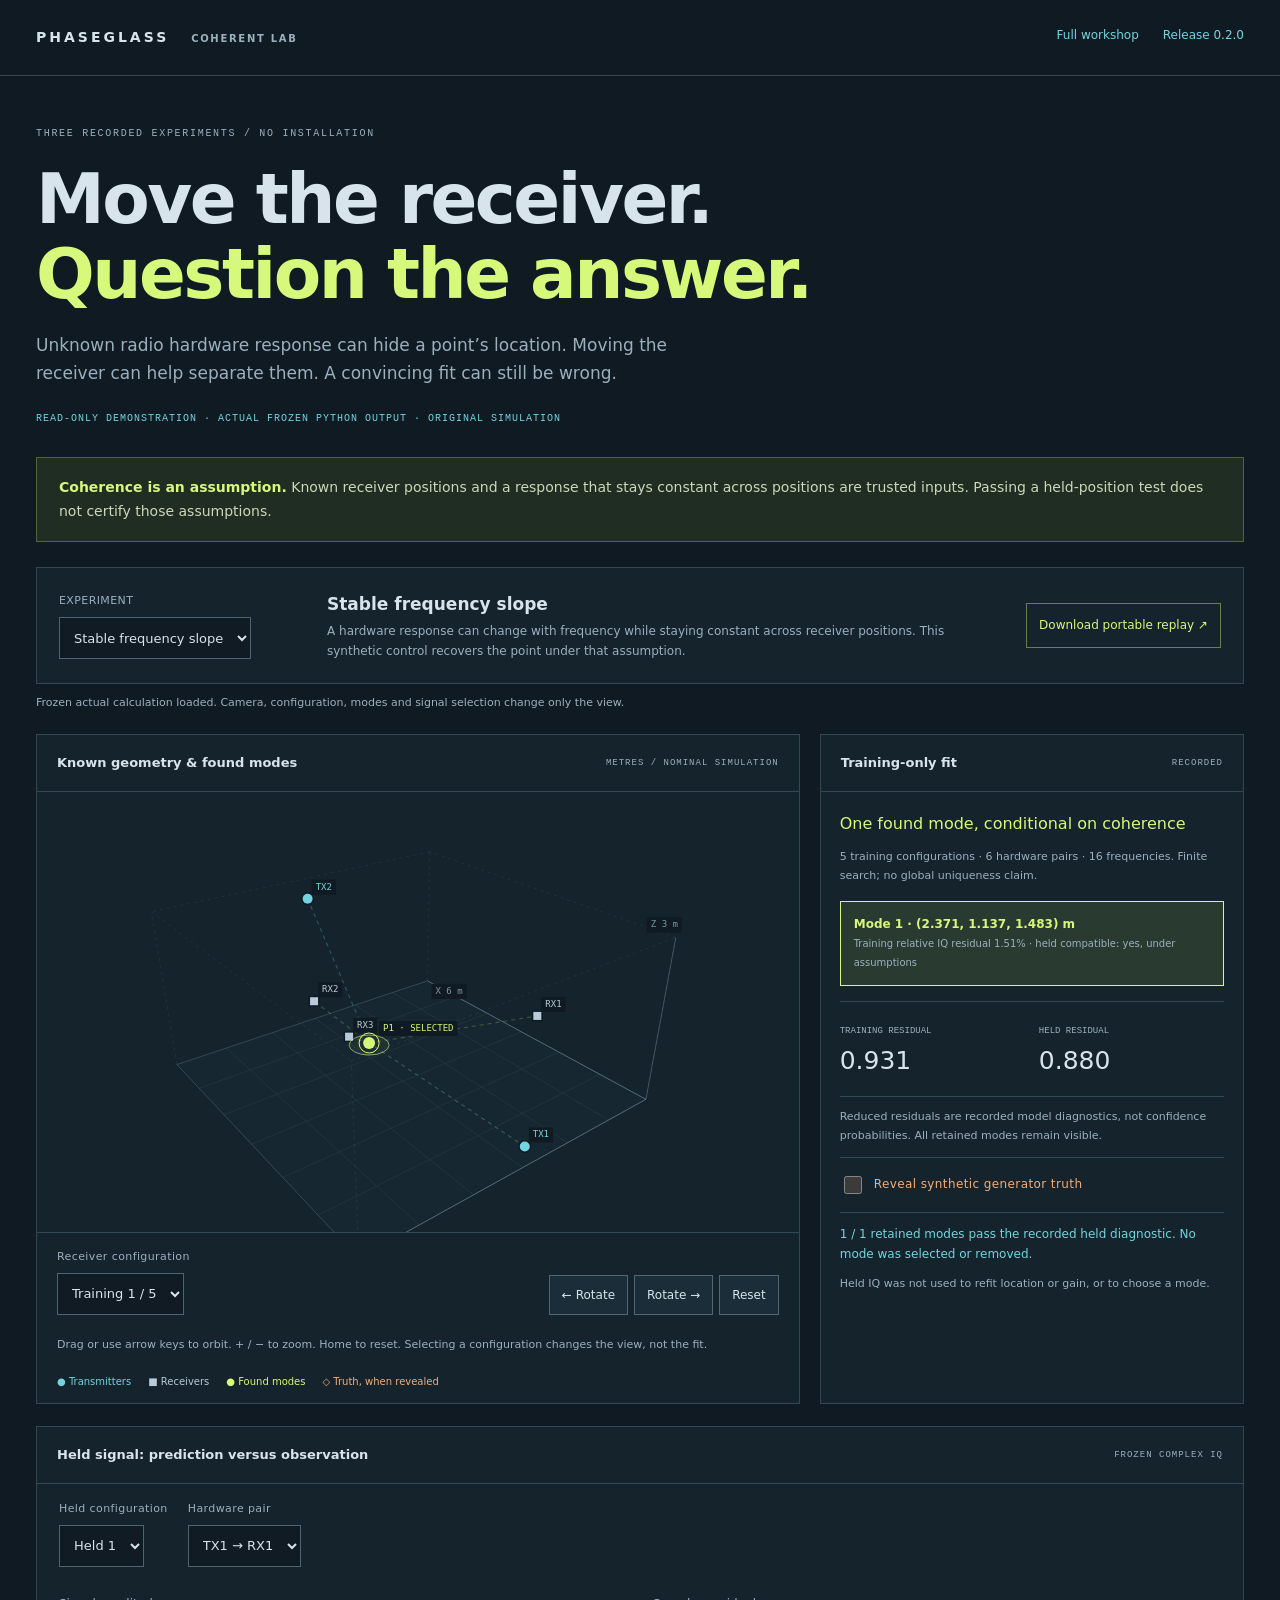
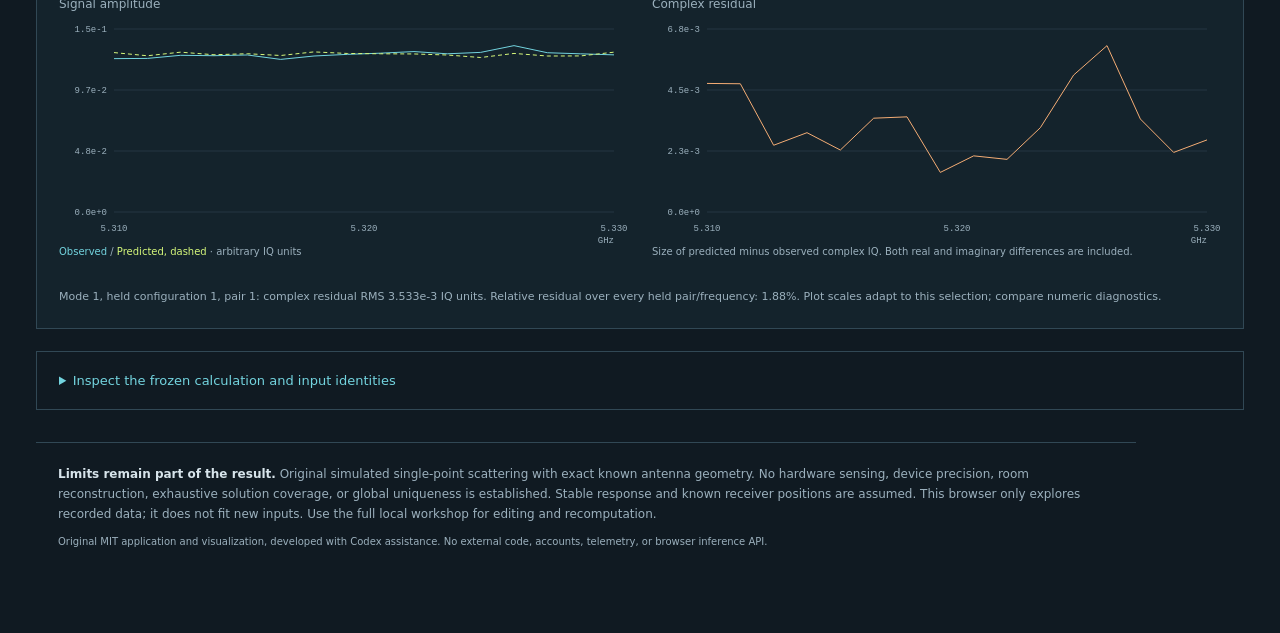
==== docs/demo/index.html @ d5dfa0e7 "Add coherent receiver sweeps with blind held-position predictions and portable replay" ====
<!doctype html>
<html lang="en"><head><meta charset="utf-8"><meta name="viewport" content="width=device-width,initial-scale=1"><meta name="description" content="Three original simulated radio experiments: coherent recovery, exact counterfeit, and unresolved mirror modes. Frozen Python calculations, no installation needed."><title>Phaseglass · Question the answer</title><link rel="stylesheet" href="style.css"></head>
<body><header><a class="brand" href="https://github.com/nazeeh111/Phaseglass">PHASEGLASS <span>COHERENT LAB</span></a><nav aria-label="Project"><a href="https://github.com/nazeeh111/Phaseglass/tree/v0.2.0">Full workshop</a><a href="https://github.com/nazeeh111/Phaseglass/releases/tag/v0.2.0">Release 0.2.0</a></nav></header>
<main><section class="intro"><div class="eyebrow">THREE RECORDED EXPERIMENTS / NO INSTALLATION</div><h1>Move the receiver.<br><span>Question the answer.</span></h1><p>Unknown radio hardware response can hide a point’s location. Moving the receiver can help separate them. A convincing fit can still be wrong.</p><div class="recorded">READ-ONLY DEMONSTRATION · ACTUAL FROZEN PYTHON OUTPUT · ORIGINAL SIMULATION</div></section>
<aside class="assumption"><strong>Coherence is an assumption.</strong> Known receiver positions and a response that stays constant across positions are trusted inputs. Passing a held-position test does not certify those assumptions.</aside>
<section class="case-bar"><label for="case-select">EXPERIMENT<select id="case-select" disabled><option>Loading recorded calculations…</option></select></label><div><h2 id="case-title">Loading</h2><p id="case-description">Three original synthetic cases are loaded from local files.</p></div><a id="replay-download" class="download" aria-disabled="true">Download portable replay ↗</a></section>
<p id="load-status" class="status" role="status" aria-live="polite">Loading recorded calculations. This page does not run the solver.</p>
<section class="workspace" aria-label="Recorded calculation explorer"><div class="scene-panel"><div class="panel-top"><h2>Known geometry &amp; found modes</h2><span>METRES / NOMINAL SIMULATION</span></div><canvas id="scene" tabindex="0" role="img" aria-label="Interactive three-dimensional antenna and candidate geometry"></canvas><div class="scene-tools"><label for="pose-select">Receiver configuration<select id="pose-select" disabled></select></label><div class="camera"><button id="turn-left" aria-label="Rotate camera left">← Rotate</button><button id="turn-right" aria-label="Rotate camera right">Rotate →</button><button id="reset-camera">Reset</button></div></div><p class="micro">Drag or use arrow keys to orbit. + / − to zoom. Home to reset. Selecting a configuration changes the view, not the fit.</p><div class="legend"><span class="tx">● Transmitters</span><span class="rx">■ Receivers</span><span class="mode">● Found modes</span><span class="truth">◇ Truth, when revealed</span></div></div>
<aside class="evidence-panel"><div class="panel-top"><h2>Training-only fit</h2><span>RECORDED</span></div><div class="evidence-body"><p id="fit-summary" class="fit-summary"></p><p id="fit-policy" class="micro"></p><div id="mode-buttons" class="modes" aria-label="Retained candidate modes"></div><div class="metric-grid"><div><span>TRAINING RESIDUAL</span><strong id="train-metric">—</strong></div><div><span>HELD RESIDUAL</span><strong id="held-metric">—</strong></div></div><p class="micro">Reduced residuals are recorded model diagnostics, not confidence probabilities. All retained modes remain visible.</p><div class="truth-box"><label><input type="checkbox" id="reveal-truth" disabled> Reveal synthetic generator truth</label><div id="truth-evaluation" hidden></div></div><p id="held-summary" class="held-summary"></p><p class="micro">Held IQ was not used to refit location or gain, or to choose a mode.</p></div></aside></section>
<section class="signal-panel"><div class="panel-top"><h2>Held signal: prediction versus observation</h2><span>FROZEN COMPLEX IQ</span></div><div class="signal-controls"><label for="held-select">Held configuration<select id="held-select" disabled></select></label><label for="pair-select">Hardware pair<select id="pair-select" disabled></select></label></div><div class="plots"><div><h3>Signal amplitude</h3><canvas id="amplitude" role="img" aria-label="Recorded observed and predicted signal amplitude"></canvas><p><span class="tx">Observed</span> / <span class="mode">Predicted, dashed</span> · arbitrary IQ units</p></div><div><h3>Complex residual</h3><canvas id="residual" role="img" aria-label="Recorded prediction error magnitude across frequencies"></canvas><p>Size of predicted minus observed complex IQ. Both real and imaginary differences are included.</p></div></div><p id="signal-summary" class="micro"></p></section>
<section class="records"><details><summary>Inspect the frozen calculation and input identities</summary><p>This is a saved call to the actual Python <code>evaluate_sweep(training, validation)</code>. The optional truth is separate context and was never supplied to inference. Download the portable ZIP to recompute with its source and locked dependencies.</p><div id="identities"></div><a id="raw-download">Open this exact recorded JSON ↗</a><pre id="record"></pre></details></section>
<footer><strong>Limits remain part of the result.</strong> Original simulated single-point scattering with exact known antenna geometry. No hardware sensing, device precision, room reconstruction, exhaustive solution coverage, or global uniqueness is established. Stable response and known receiver positions are assumed. This browser only explores recorded data; it does not fit new inputs. Use the full local workshop for editing and recomputation.<p>Original MIT application and visualization, developed with Codex assistance. No external code, accounts, telemetry, or browser inference API.</p></footer></main><script type="module" src="app.js"></script></body></html>
---- docs/demo/style.css ----
/* Original Phaseglass recorded demonstration. MIT. */
:root{color-scheme:dark;--bg:#101a22;--panel:#14232c;--line:#314855;--text:#d7e4eb;--muted:#9bb0bd;--cyan:#73d4df;--lime:#d6f87b;--orange:#f5ad75}*{box-sizing:border-box}body{margin:0;background:var(--bg);color:var(--text);font:14px/1.65 system-ui,-apple-system,BlinkMacSystemFont,"Segoe UI",sans-serif}header,main{max-width:1360px;margin:auto}header{padding:26px 36px;border-bottom:1px solid var(--line);display:flex;justify-content:space-between;gap:24px}.brand{text-decoration:none;font-weight:800;letter-spacing:3px;color:var(--text)}.brand span{font-size:10px;color:var(--muted);letter-spacing:1.7px;margin-left:14px}nav{display:flex;gap:24px}a{color:var(--cyan)}nav a{text-decoration:none;font-size:12px}a:hover{text-decoration:underline}main{padding:50px 36px}.eyebrow,.recorded{font:10px/1.6 ui-monospace,SFMono-Regular,Consolas,monospace;letter-spacing:1.7px;color:var(--muted)}h1{font-size:clamp(38px,5.4vw,70px);line-height:1.08;letter-spacing:-2.5px;margin:20px 0}h1 span{color:var(--lime)}.intro>p{max-width:670px;font-size:17px;color:var(--muted);margin-bottom:24px}.recorded{color:var(--cyan);letter-spacing:1px}.assumption{margin:30px 0 22px;padding:18px 22px;border:1px solid #54623d;background:#202d23;color:#cbd8b8}.assumption strong{color:var(--lime)}.case-bar{display:flex;align-items:center;gap:28px;margin:25px 0 8px;padding:22px;background:var(--panel);border:1px solid var(--line)}label{display:block;font-size:11px;color:var(--muted);letter-spacing:.4px}select{display:block;background:#101b24;color:var(--text);border:1px solid #4b6574;padding:10px;margin-top:7px;max-width:100%;font:13px system-ui;min-height:42px}.case-bar>label{flex:0 0 240px}.case-bar>div{flex:1}.case-bar h2{font-size:17px;margin:0 0 4px}.case-bar p{margin:0;color:var(--muted);font-size:12px}.download{font-size:12px;color:var(--lime);border:1px solid #6c7e50;padding:12px;white-space:nowrap;text-decoration:none}.download[aria-disabled=true]{opacity:.45;pointer-events:none}.status{font-size:11px;color:var(--muted);min-height:20px;margin:10px 0 20px}.workspace{display:grid;grid-template-columns:minmax(0,1.8fr) minmax(280px,1fr);gap:20px}.scene-panel,.evidence-panel,.signal-panel{border:1px solid var(--line);background:var(--panel);min-width:0}.panel-top{padding:17px 20px;border-bottom:1px solid var(--line);display:flex;justify-content:space-between;gap:14px;align-items:center}.panel-top h2{font-size:13px;margin:0}.panel-top span{font:9px ui-monospace,monospace;letter-spacing:1px;color:var(--muted)}#scene{display:block;width:100%;height:440px;touch-action:none}.scene-tools{padding:15px 20px;border-top:1px solid var(--line);display:flex;align-items:flex-end;gap:18px;justify-content:space-between}.camera{display:flex;flex-wrap:wrap;gap:6px}button{min-height:40px;border:1px solid #526774;background:#1b2d38;color:var(--text);padding:9px 12px;font:12px system-ui;cursor:pointer}button:hover{border-color:var(--cyan)}:focus-visible{outline:2px solid var(--cyan);outline-offset:4px}.micro{color:var(--muted);font-size:11px;line-height:1.7}.scene-panel>.micro{padding:0 20px;margin:6px 0}.legend{display:flex;flex-wrap:wrap;gap:17px;padding:13px 20px;font-size:10px}.tx{color:var(--cyan)}.rx{color:#b7cbd8}.mode{color:var(--lime)}.truth{color:var(--orange)}.evidence-body{padding:19px}.fit-summary{font-size:16px;margin:0 0 7px;color:var(--lime)}.modes{margin:15px 0}.modes button{display:block;width:100%;text-align:left;margin:8px 0;padding:13px;line-height:1.6;white-space:normal}.modes button[aria-pressed=true]{background:#293b30;border-color:var(--lime)}.modes strong{display:block;color:var(--lime)}.modes small{color:var(--muted)}.metric-grid{display:grid;grid-template-columns:1fr 1fr;gap:14px;padding:15px 0;border-top:1px solid var(--line);border-bottom:1px solid var(--line)}.metric-grid span{font:9px ui-monospace,monospace;color:var(--muted)}.metric-grid strong{display:block;font-size:25px;font-weight:500}.truth-box{padding:15px 0;border-top:1px solid var(--line);border-bottom:1px solid var(--line)}.truth-box label{color:var(--orange);font-size:12px;display:flex;gap:9px;align-items:center}.truth-box input{width:18px;height:18px;accent-color:var(--orange)}#truth-evaluation{font-size:12px;color:var(--orange);margin-top:12px}#truth-evaluation strong{font-size:20px;display:block}.held-summary{color:var(--cyan);font-size:12px;margin-bottom:4px}.signal-panel{margin-top:22px}.signal-controls{display:flex;gap:20px;padding:16px 22px}.plots{display:grid;grid-template-columns:1fr 1fr;gap:24px;padding:0 22px}.plots h3{font-size:12px;font-weight:500;color:var(--muted);margin-bottom:0}.plots canvas{width:100%;height:230px;display:block}.plots p{font-size:10px;color:var(--muted);margin:0 0 16px}.signal-panel>.micro{padding:0 22px 10px}.records{margin-top:22px}details{border:1px solid var(--line);padding:18px 22px}summary{cursor:pointer;color:var(--cyan);font-size:13px}details p{font-size:12px;color:var(--muted);max-width:950px}pre{max-height:420px;overflow:auto;font:10px/1.6 ui-monospace,monospace;white-space:pre-wrap;overflow-wrap:anywhere;background:#0d161e;padding:15px}#identities{font:10px/1.7 ui-monospace,monospace;overflow-wrap:anywhere;color:var(--muted);margin:12px 0}footer{margin-top:32px;padding:22px;border-top:1px solid var(--line);color:var(--muted);font-size:12px;max-width:1100px}footer strong{color:var(--text)}footer p{font-size:10px}button:disabled,select:disabled{opacity:.55;cursor:default}@media(max-width:1050px){.case-bar{flex-wrap:wrap}.case-bar>div{min-width:260px}.workspace{grid-template-columns:minmax(0,1.35fr) minmax(280px,1fr)}.scene-tools{flex-wrap:wrap}}@media(max-width:820px){header{padding:20px}.brand span{display:none}main{padding:32px 20px}.workspace{grid-template-columns:1fr}.plots{grid-template-columns:1fr;gap:0}#scene{height:380px}.panel-top span{font-size:8px}.case-bar{gap:15px}.case-bar>label{flex-basis:100%}.case-bar>label select{width:100%}h1{letter-spacing:-1.7px}.signal-controls{flex-wrap:wrap;gap:12px}}@media(max-width:470px){nav{gap:12px;font-size:10px}header{gap:14px}.brand{font-size:12px;letter-spacing:2px}main{padding:28px 14px}.case-bar,.assumption{padding:16px}.case-bar>div{min-width:0;flex-basis:100%}.scene-tools,.panel-top{padding:13px}.panel-top{flex-wrap:wrap;gap:4px}#scene{height:320px}.legend{gap:12px;padding:12px}.evidence-body{padding:15px}.plots{padding:0 14px}.signal-controls{padding:14px}.plots canvas{height:210px}.signal-panel>.micro{padding:0 14px 10px}.recorded{font-size:9px;letter-spacing:.4px}}
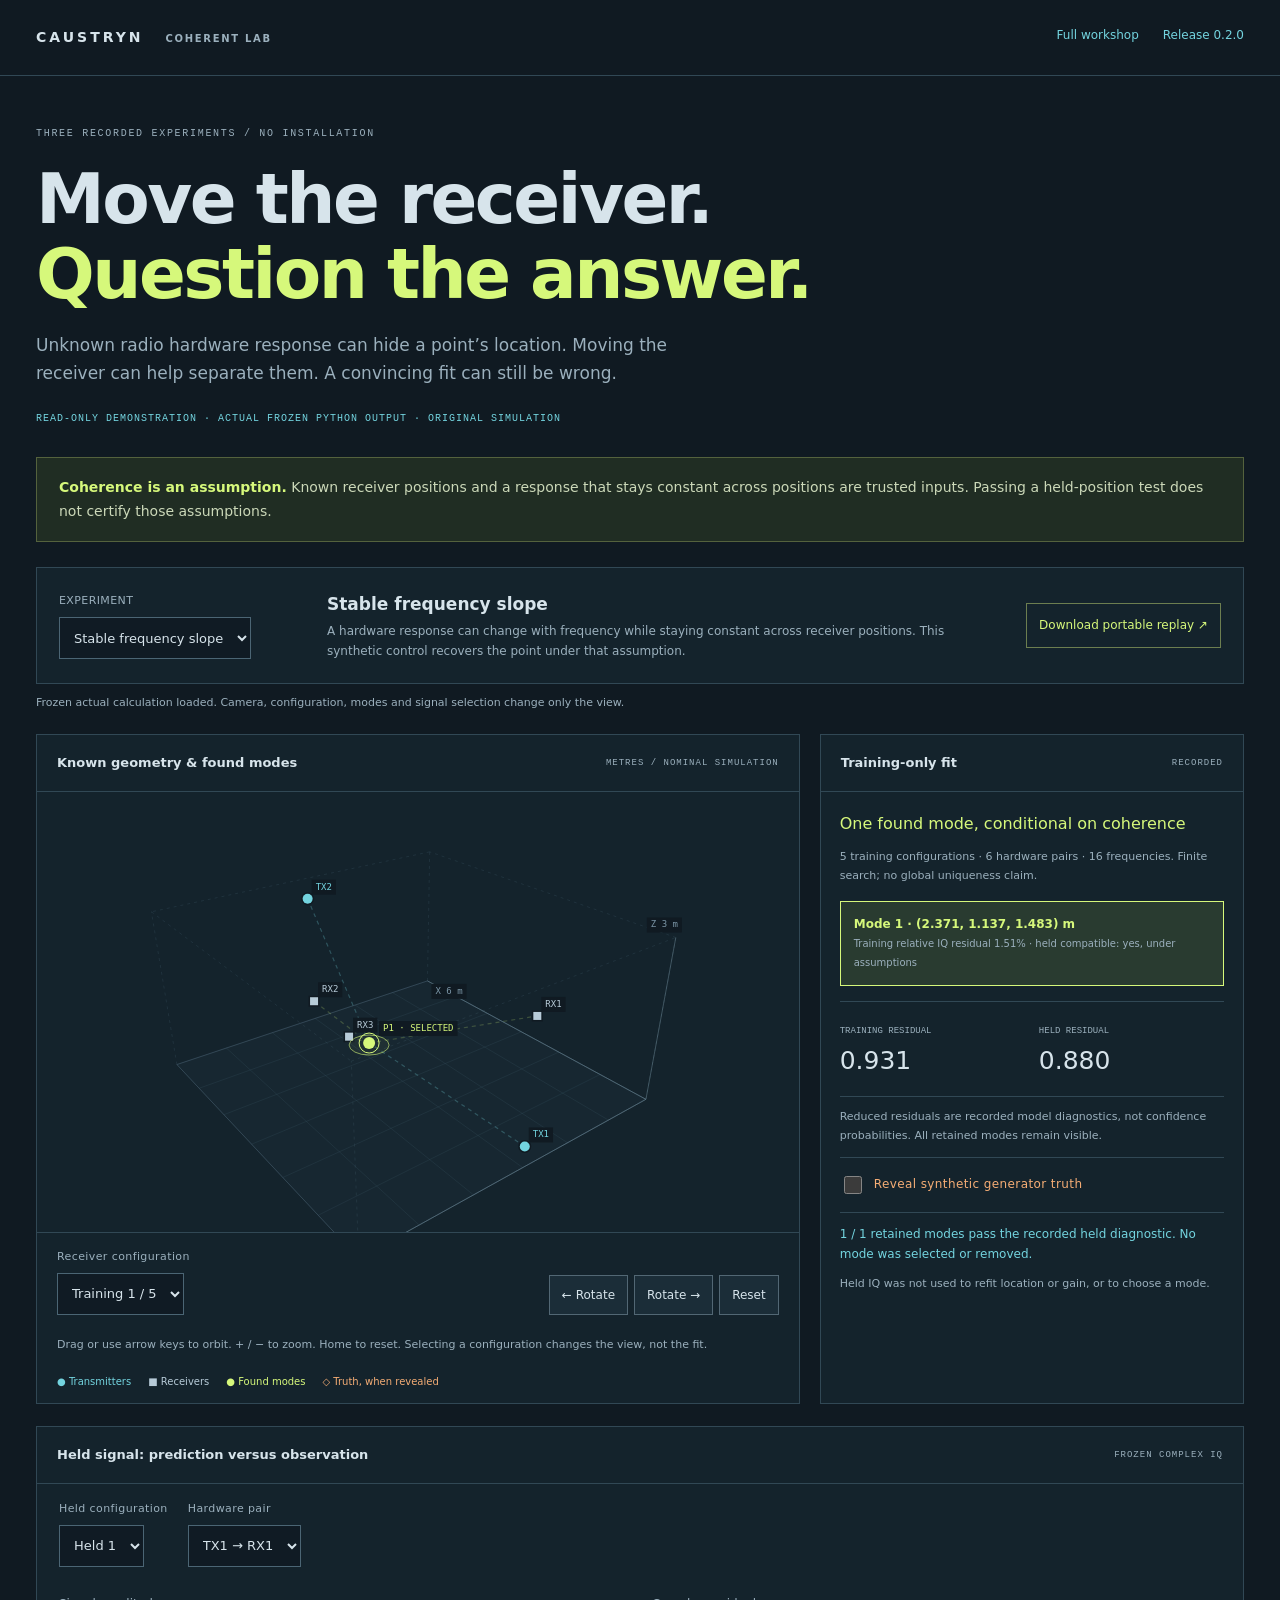
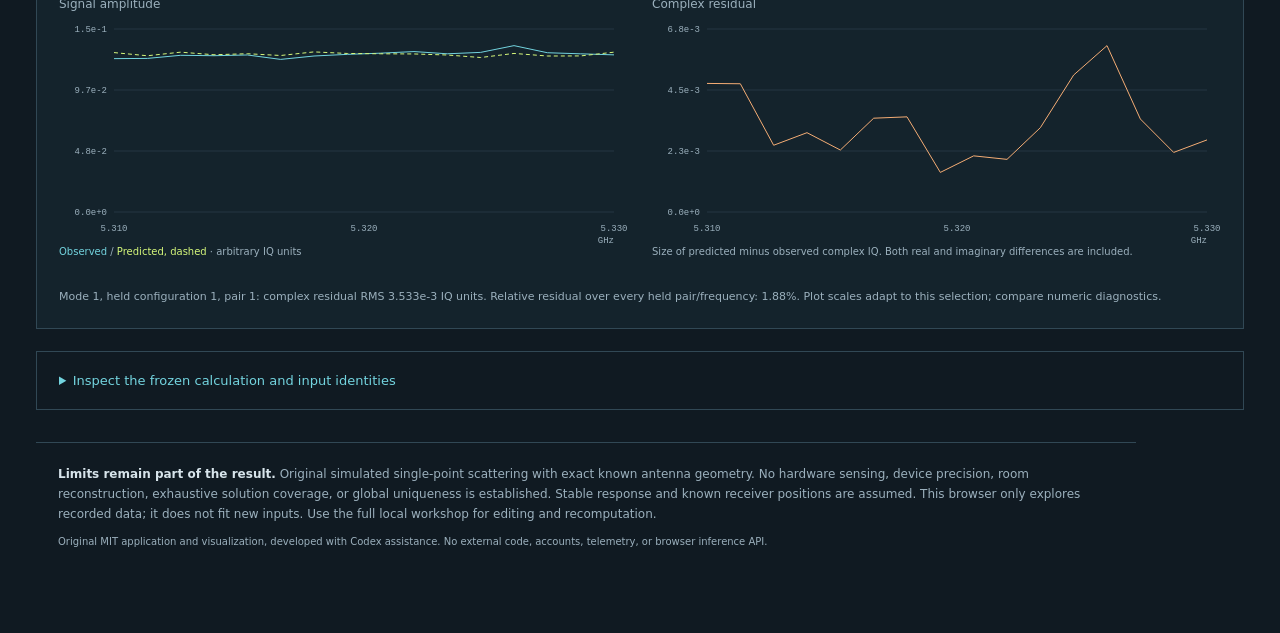
==== commit cbe256d8: "Introduce Caustryn identity with compatible Phaseglass commands and formats" ====
--- a/docs/demo/index.html
+++ b/docs/demo/index.html
@@ -1,6 +1,6 @@
 <!doctype html>
-<html lang="en"><head><meta charset="utf-8"><meta name="viewport" content="width=device-width,initial-scale=1"><meta name="description" content="Three original simulated radio experiments: coherent recovery, exact counterfeit, and unresolved mirror modes. Frozen Python calculations, no installation needed."><title>Phaseglass · Question the answer</title><link rel="stylesheet" href="style.css"></head>
-<body><header><a class="brand" href="https://github.com/nazeeh111/Phaseglass">PHASEGLASS <span>COHERENT LAB</span></a><nav aria-label="Project"><a href="https://github.com/nazeeh111/Phaseglass/tree/v0.2.0">Full workshop</a><a href="https://github.com/nazeeh111/Phaseglass/releases/tag/v0.2.0">Release 0.2.0</a></nav></header>
+<html lang="en"><head><meta charset="utf-8"><meta name="viewport" content="width=device-width,initial-scale=1"><meta name="description" content="Three original simulated radio experiments: coherent recovery, exact counterfeit, and unresolved mirror modes. Frozen Python calculations, no installation needed."><title>Caustryn · Question the answer</title><link rel="stylesheet" href="style.css"></head>
+<body><header><a class="brand" href="https://github.com/nazeeh111/Caustryn">CAUSTRYN <span>COHERENT LAB</span></a><nav aria-label="Project"><a href="https://github.com/nazeeh111/Caustryn/tree/v0.2.0">Full workshop</a><a href="https://github.com/nazeeh111/Caustryn/releases/tag/v0.2.0">Release 0.2.0</a></nav></header>
 <main><section class="intro"><div class="eyebrow">THREE RECORDED EXPERIMENTS / NO INSTALLATION</div><h1>Move the receiver.<br><span>Question the answer.</span></h1><p>Unknown radio hardware response can hide a point’s location. Moving the receiver can help separate them. A convincing fit can still be wrong.</p><div class="recorded">READ-ONLY DEMONSTRATION · ACTUAL FROZEN PYTHON OUTPUT · ORIGINAL SIMULATION</div></section>
 <aside class="assumption"><strong>Coherence is an assumption.</strong> Known receiver positions and a response that stays constant across positions are trusted inputs. Passing a held-position test does not certify those assumptions.</aside>
 <section class="case-bar"><label for="case-select">EXPERIMENT<select id="case-select" disabled><option>Loading recorded calculations…</option></select></label><div><h2 id="case-title">Loading</h2><p id="case-description">Three original synthetic cases are loaded from local files.</p></div><a id="replay-download" class="download" aria-disabled="true">Download portable replay ↗</a></section>
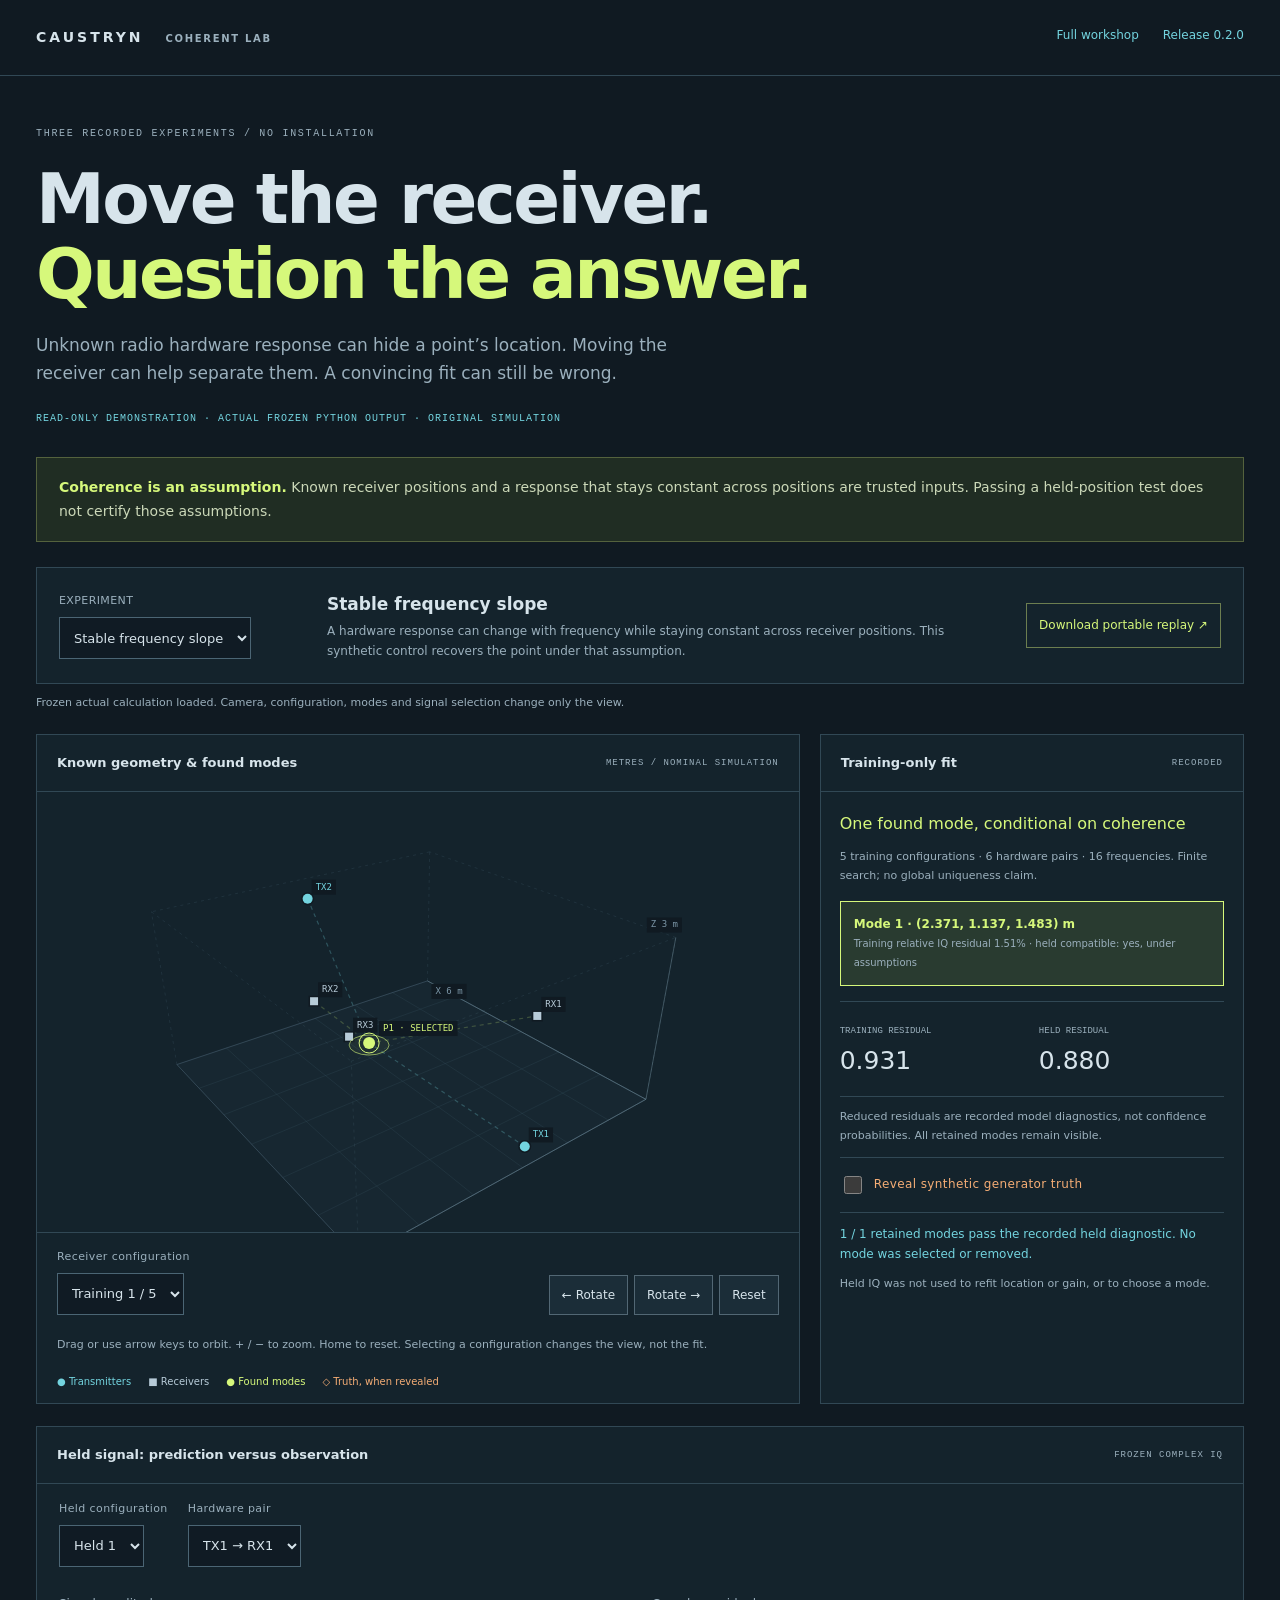
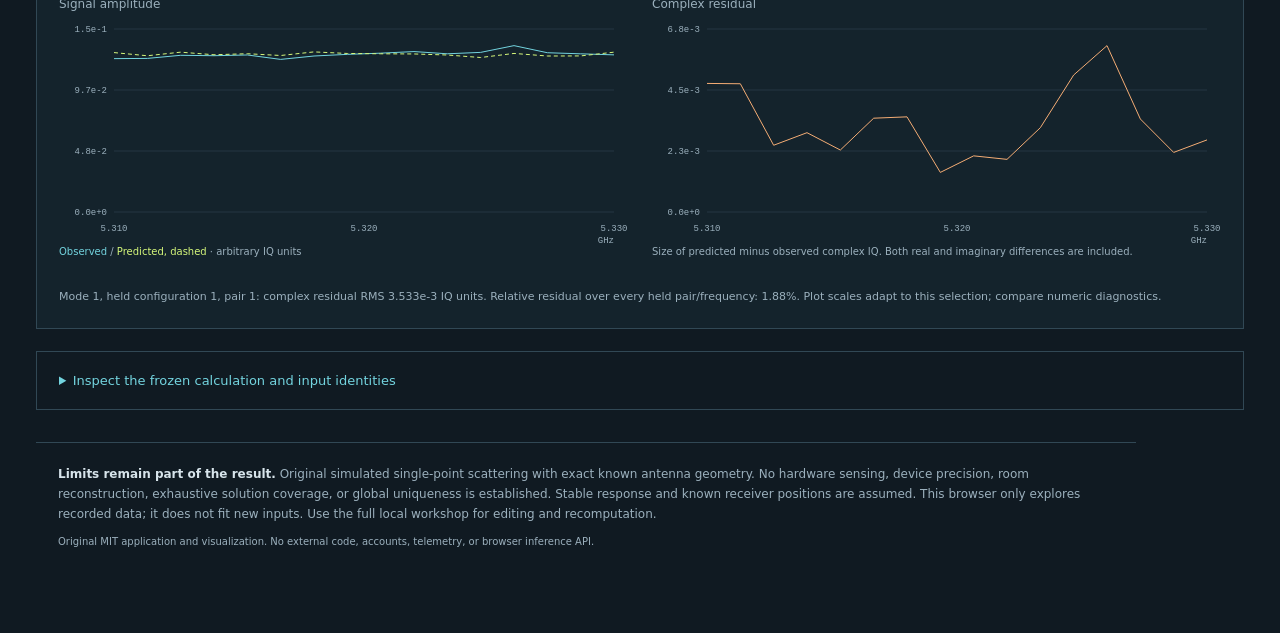
==== commit eae4af97: "Keep the project presentation focused on its own work" ====
--- a/docs/demo/index.html
+++ b/docs/demo/index.html
@@ -1,12 +1,12 @@
 <!doctype html>
 <html lang="en"><head><meta charset="utf-8"><meta name="viewport" content="width=device-width,initial-scale=1"><meta name="description" content="Three original simulated radio experiments: coherent recovery, exact counterfeit, and unresolved mirror modes. Frozen Python calculations, no installation needed."><title>Caustryn · Question the answer</title><link rel="stylesheet" href="style.css"></head>
-<body><header><a class="brand" href="https://github.com/nazeeh111/Caustryn">CAUSTRYN <span>COHERENT LAB</span></a><nav aria-label="Project"><a href="https://github.com/nazeeh111/Caustryn/tree/v0.2.0">Full workshop</a><a href="https://github.com/nazeeh111/Caustryn/releases/tag/v0.2.0">Release 0.2.0</a></nav></header>
+<body><a class="skip" href="#case-select">Skip to recorded experiments</a><header><a class="brand" href="https://github.com/nazeeh111/Caustryn">CAUSTRYN <span>COHERENT LAB</span></a><nav aria-label="Project"><a href="https://github.com/nazeeh111/Caustryn/tree/v0.2.0">Full workshop</a><a href="https://github.com/nazeeh111/Caustryn/releases/tag/v0.2.0">Release 0.2.0</a></nav></header>
 <main><section class="intro"><div class="eyebrow">THREE RECORDED EXPERIMENTS / NO INSTALLATION</div><h1>Move the receiver.<br><span>Question the answer.</span></h1><p>Unknown radio hardware response can hide a point’s location. Moving the receiver can help separate them. A convincing fit can still be wrong.</p><div class="recorded">READ-ONLY DEMONSTRATION · ACTUAL FROZEN PYTHON OUTPUT · ORIGINAL SIMULATION</div></section>
 <aside class="assumption"><strong>Coherence is an assumption.</strong> Known receiver positions and a response that stays constant across positions are trusted inputs. Passing a held-position test does not certify those assumptions.</aside>
 <section class="case-bar"><label for="case-select">EXPERIMENT<select id="case-select" disabled><option>Loading recorded calculations…</option></select></label><div><h2 id="case-title">Loading</h2><p id="case-description">Three original synthetic cases are loaded from local files.</p></div><a id="replay-download" class="download" aria-disabled="true">Download portable replay ↗</a></section>
 <p id="load-status" class="status" role="status" aria-live="polite">Loading recorded calculations. This page does not run the solver.</p>
 <section class="workspace" aria-label="Recorded calculation explorer"><div class="scene-panel"><div class="panel-top"><h2>Known geometry &amp; found modes</h2><span>METRES / NOMINAL SIMULATION</span></div><canvas id="scene" tabindex="0" role="img" aria-label="Interactive three-dimensional antenna and candidate geometry"></canvas><div class="scene-tools"><label for="pose-select">Receiver configuration<select id="pose-select" disabled></select></label><div class="camera"><button id="turn-left" aria-label="Rotate camera left">← Rotate</button><button id="turn-right" aria-label="Rotate camera right">Rotate →</button><button id="reset-camera">Reset</button></div></div><p class="micro">Drag or use arrow keys to orbit. + / − to zoom. Home to reset. Selecting a configuration changes the view, not the fit.</p><div class="legend"><span class="tx">● Transmitters</span><span class="rx">■ Receivers</span><span class="mode">● Found modes</span><span class="truth">◇ Truth, when revealed</span></div></div>
-<aside class="evidence-panel"><div class="panel-top"><h2>Training-only fit</h2><span>RECORDED</span></div><div class="evidence-body"><p id="fit-summary" class="fit-summary"></p><p id="fit-policy" class="micro"></p><div id="mode-buttons" class="modes" aria-label="Retained candidate modes"></div><div class="metric-grid"><div><span>TRAINING RESIDUAL</span><strong id="train-metric">—</strong></div><div><span>HELD RESIDUAL</span><strong id="held-metric">—</strong></div></div><p class="micro">Reduced residuals are recorded model diagnostics, not confidence probabilities. All retained modes remain visible.</p><div class="truth-box"><label><input type="checkbox" id="reveal-truth" disabled> Reveal synthetic generator truth</label><div id="truth-evaluation" hidden></div></div><p id="held-summary" class="held-summary"></p><p class="micro">Held IQ was not used to refit location or gain, or to choose a mode.</p></div></aside></section>
+<aside class="evidence-panel"><div class="panel-top"><h2>Training-only fit</h2><span>RECORDED</span></div><div class="evidence-body"><p id="fit-summary" class="fit-summary"></p><p id="fit-policy" class="micro"></p><div id="mode-buttons" class="modes" aria-label="Retained candidate modes"></div><div class="metric-grid"><div><span>TRAINING RESIDUAL</span><strong id="train-metric">—</strong></div><div><span>HELD RESIDUAL</span><strong id="held-metric">—</strong></div></div><p class="micro">Reduced residuals are recorded model diagnostics, not confidence probabilities. All retained modes remain visible.</p><div class="truth-box"><label><input type="checkbox" id="reveal-truth" disabled> Reveal synthetic generator truth</label><div id="truth-evaluation" aria-live="polite" hidden></div></div><p id="held-summary" class="held-summary"></p><p class="micro">Held IQ was not used to refit location or gain, or to choose a mode.</p></div></aside></section>
 <section class="signal-panel"><div class="panel-top"><h2>Held signal: prediction versus observation</h2><span>FROZEN COMPLEX IQ</span></div><div class="signal-controls"><label for="held-select">Held configuration<select id="held-select" disabled></select></label><label for="pair-select">Hardware pair<select id="pair-select" disabled></select></label></div><div class="plots"><div><h3>Signal amplitude</h3><canvas id="amplitude" role="img" aria-label="Recorded observed and predicted signal amplitude"></canvas><p><span class="tx">Observed</span> / <span class="mode">Predicted, dashed</span> · arbitrary IQ units</p></div><div><h3>Complex residual</h3><canvas id="residual" role="img" aria-label="Recorded prediction error magnitude across frequencies"></canvas><p>Size of predicted minus observed complex IQ. Both real and imaginary differences are included.</p></div></div><p id="signal-summary" class="micro"></p></section>
 <section class="records"><details><summary>Inspect the frozen calculation and input identities</summary><p>This is a saved call to the actual Python <code>evaluate_sweep(training, validation)</code>. The optional truth is separate context and was never supplied to inference. Download the portable ZIP to recompute with its source and locked dependencies.</p><div id="identities"></div><a id="raw-download">Open this exact recorded JSON ↗</a><pre id="record"></pre></details></section>
-<footer><strong>Limits remain part of the result.</strong> Original simulated single-point scattering with exact known antenna geometry. No hardware sensing, device precision, room reconstruction, exhaustive solution coverage, or global uniqueness is established. Stable response and known receiver positions are assumed. This browser only explores recorded data; it does not fit new inputs. Use the full local workshop for editing and recomputation.<p>Original MIT application and visualization, developed with Codex assistance. No external code, accounts, telemetry, or browser inference API.</p></footer></main><script type="module" src="app.js"></script></body></html>
+<footer><strong>Limits remain part of the result.</strong> Original simulated single-point scattering with exact known antenna geometry. No hardware sensing, device precision, room reconstruction, exhaustive solution coverage, or global uniqueness is established. Stable response and known receiver positions are assumed. This browser only explores recorded data; it does not fit new inputs. Use the full local workshop for editing and recomputation.<p>Original MIT application and visualization. No external code, accounts, telemetry, or browser inference API.</p></footer></main><script type="module" src="app.js"></script></body></html>
--- a/docs/demo/style.css
+++ b/docs/demo/style.css
@@ -1,2 +1,4 @@
 /* Original Phaseglass recorded demonstration. MIT. */
 :root{color-scheme:dark;--bg:#101a22;--panel:#14232c;--line:#314855;--text:#d7e4eb;--muted:#9bb0bd;--cyan:#73d4df;--lime:#d6f87b;--orange:#f5ad75}*{box-sizing:border-box}body{margin:0;background:var(--bg);color:var(--text);font:14px/1.65 system-ui,-apple-system,BlinkMacSystemFont,"Segoe UI",sans-serif}header,main{max-width:1360px;margin:auto}header{padding:26px 36px;border-bottom:1px solid var(--line);display:flex;justify-content:space-between;gap:24px}.brand{text-decoration:none;font-weight:800;letter-spacing:3px;color:var(--text)}.brand span{font-size:10px;color:var(--muted);letter-spacing:1.7px;margin-left:14px}nav{display:flex;gap:24px}a{color:var(--cyan)}nav a{text-decoration:none;font-size:12px}a:hover{text-decoration:underline}main{padding:50px 36px}.eyebrow,.recorded{font:10px/1.6 ui-monospace,SFMono-Regular,Consolas,monospace;letter-spacing:1.7px;color:var(--muted)}h1{font-size:clamp(38px,5.4vw,70px);line-height:1.08;letter-spacing:-2.5px;margin:20px 0}h1 span{color:var(--lime)}.intro>p{max-width:670px;font-size:17px;color:var(--muted);margin-bottom:24px}.recorded{color:var(--cyan);letter-spacing:1px}.assumption{margin:30px 0 22px;padding:18px 22px;border:1px solid #54623d;background:#202d23;color:#cbd8b8}.assumption strong{color:var(--lime)}.case-bar{display:flex;align-items:center;gap:28px;margin:25px 0 8px;padding:22px;background:var(--panel);border:1px solid var(--line)}label{display:block;font-size:11px;color:var(--muted);letter-spacing:.4px}select{display:block;background:#101b24;color:var(--text);border:1px solid #4b6574;padding:10px;margin-top:7px;max-width:100%;font:13px system-ui;min-height:42px}.case-bar>label{flex:0 0 240px}.case-bar>div{flex:1}.case-bar h2{font-size:17px;margin:0 0 4px}.case-bar p{margin:0;color:var(--muted);font-size:12px}.download{font-size:12px;color:var(--lime);border:1px solid #6c7e50;padding:12px;white-space:nowrap;text-decoration:none}.download[aria-disabled=true]{opacity:.45;pointer-events:none}.status{font-size:11px;color:var(--muted);min-height:20px;margin:10px 0 20px}.workspace{display:grid;grid-template-columns:minmax(0,1.8fr) minmax(280px,1fr);gap:20px}.scene-panel,.evidence-panel,.signal-panel{border:1px solid var(--line);background:var(--panel);min-width:0}.panel-top{padding:17px 20px;border-bottom:1px solid var(--line);display:flex;justify-content:space-between;gap:14px;align-items:center}.panel-top h2{font-size:13px;margin:0}.panel-top span{font:9px ui-monospace,monospace;letter-spacing:1px;color:var(--muted)}#scene{display:block;width:100%;height:440px;touch-action:none}.scene-tools{padding:15px 20px;border-top:1px solid var(--line);display:flex;align-items:flex-end;gap:18px;justify-content:space-between}.camera{display:flex;flex-wrap:wrap;gap:6px}button{min-height:40px;border:1px solid #526774;background:#1b2d38;color:var(--text);padding:9px 12px;font:12px system-ui;cursor:pointer}button:hover{border-color:var(--cyan)}:focus-visible{outline:2px solid var(--cyan);outline-offset:4px}.micro{color:var(--muted);font-size:11px;line-height:1.7}.scene-panel>.micro{padding:0 20px;margin:6px 0}.legend{display:flex;flex-wrap:wrap;gap:17px;padding:13px 20px;font-size:10px}.tx{color:var(--cyan)}.rx{color:#b7cbd8}.mode{color:var(--lime)}.truth{color:var(--orange)}.evidence-body{padding:19px}.fit-summary{font-size:16px;margin:0 0 7px;color:var(--lime)}.modes{margin:15px 0}.modes button{display:block;width:100%;text-align:left;margin:8px 0;padding:13px;line-height:1.6;white-space:normal}.modes button[aria-pressed=true]{background:#293b30;border-color:var(--lime)}.modes strong{display:block;color:var(--lime)}.modes small{color:var(--muted)}.metric-grid{display:grid;grid-template-columns:1fr 1fr;gap:14px;padding:15px 0;border-top:1px solid var(--line);border-bottom:1px solid var(--line)}.metric-grid span{font:9px ui-monospace,monospace;color:var(--muted)}.metric-grid strong{display:block;font-size:25px;font-weight:500}.truth-box{padding:15px 0;border-top:1px solid var(--line);border-bottom:1px solid var(--line)}.truth-box label{color:var(--orange);font-size:12px;display:flex;gap:9px;align-items:center}.truth-box input{width:18px;height:18px;accent-color:var(--orange)}#truth-evaluation{font-size:12px;color:var(--orange);margin-top:12px}#truth-evaluation strong{font-size:20px;display:block}.held-summary{color:var(--cyan);font-size:12px;margin-bottom:4px}.signal-panel{margin-top:22px}.signal-controls{display:flex;gap:20px;padding:16px 22px}.plots{display:grid;grid-template-columns:1fr 1fr;gap:24px;padding:0 22px}.plots h3{font-size:12px;font-weight:500;color:var(--muted);margin-bottom:0}.plots canvas{width:100%;height:230px;display:block}.plots p{font-size:10px;color:var(--muted);margin:0 0 16px}.signal-panel>.micro{padding:0 22px 10px}.records{margin-top:22px}details{border:1px solid var(--line);padding:18px 22px}summary{cursor:pointer;color:var(--cyan);font-size:13px}details p{font-size:12px;color:var(--muted);max-width:950px}pre{max-height:420px;overflow:auto;font:10px/1.6 ui-monospace,monospace;white-space:pre-wrap;overflow-wrap:anywhere;background:#0d161e;padding:15px}#identities{font:10px/1.7 ui-monospace,monospace;overflow-wrap:anywhere;color:var(--muted);margin:12px 0}footer{margin-top:32px;padding:22px;border-top:1px solid var(--line);color:var(--muted);font-size:12px;max-width:1100px}footer strong{color:var(--text)}footer p{font-size:10px}button:disabled,select:disabled{opacity:.55;cursor:default}@media(max-width:1050px){.case-bar{flex-wrap:wrap}.case-bar>div{min-width:260px}.workspace{grid-template-columns:minmax(0,1.35fr) minmax(280px,1fr)}.scene-tools{flex-wrap:wrap}}@media(max-width:820px){header{padding:20px}.brand span{display:none}main{padding:32px 20px}.workspace{grid-template-columns:1fr}.plots{grid-template-columns:1fr;gap:0}#scene{height:380px}.panel-top span{font-size:8px}.case-bar{gap:15px}.case-bar>label{flex-basis:100%}.case-bar>label select{width:100%}h1{letter-spacing:-1.7px}.signal-controls{flex-wrap:wrap;gap:12px}}@media(max-width:470px){nav{gap:12px;font-size:10px}header{gap:14px}.brand{font-size:12px;letter-spacing:2px}main{padding:28px 14px}.case-bar,.assumption{padding:16px}.case-bar>div{min-width:0;flex-basis:100%}.scene-tools,.panel-top{padding:13px}.panel-top{flex-wrap:wrap;gap:4px}#scene{height:320px}.legend{gap:12px;padding:12px}.evidence-body{padding:15px}.plots{padding:0 14px}.signal-controls{padding:14px}.plots canvas{height:210px}.signal-panel>.micro{padding:0 14px 10px}.recorded{font-size:9px;letter-spacing:.4px}}
+
+.skip{position:fixed;top:-100px;left:12px;z-index:10;background:var(--lime);color:var(--bg);padding:12px;font-weight:600}.skip:focus{top:12px}#case-select{scroll-margin-top:24px}
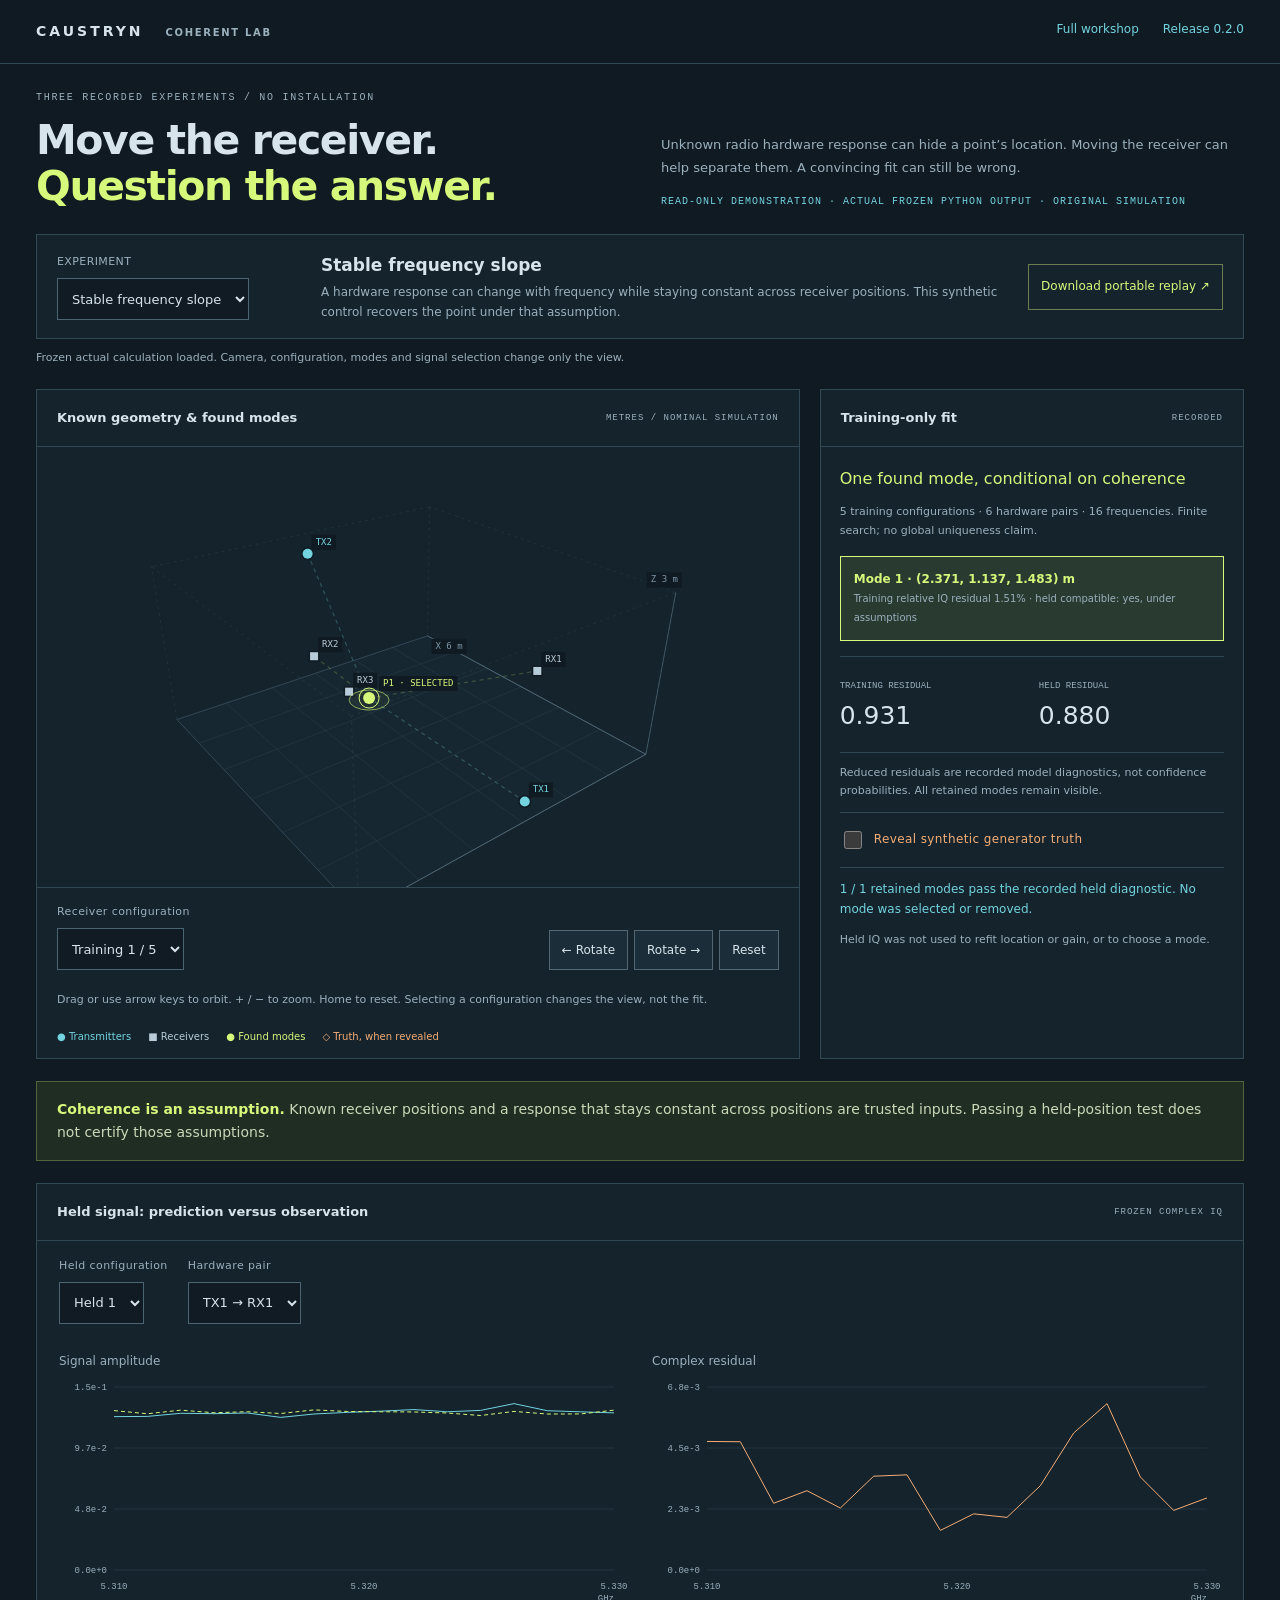
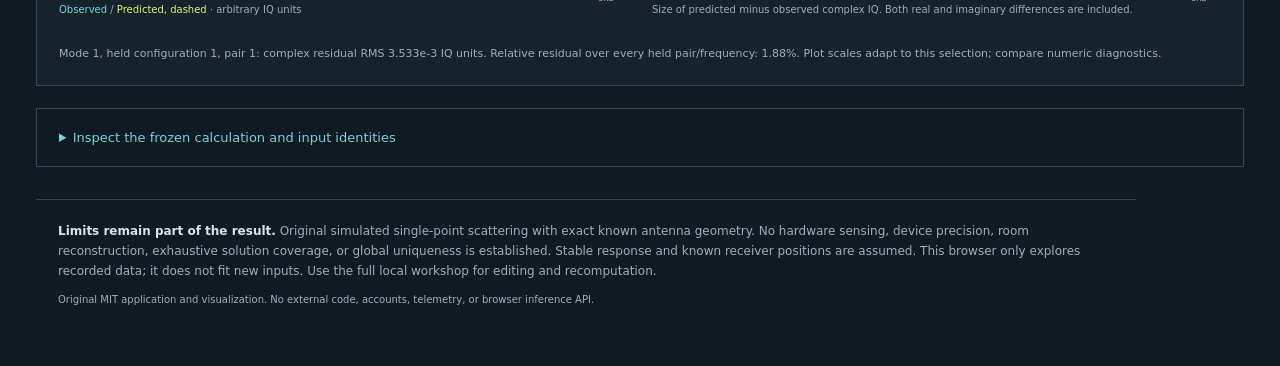
==== commit 4b76a2c0: "Lead with recorded geometry and readable experiment controls" ====
--- a/docs/demo/index.html
+++ b/docs/demo/index.html
@@ -1,12 +1,13 @@
 <!doctype html>
-<html lang="en"><head><meta charset="utf-8"><meta name="viewport" content="width=device-width,initial-scale=1"><meta name="description" content="Three original simulated radio experiments: coherent recovery, exact counterfeit, and unresolved mirror modes. Frozen Python calculations, no installation needed."><title>Caustryn · Question the answer</title><link rel="stylesheet" href="style.css"></head>
+<html lang="en"><head><meta charset="utf-8"><meta name="viewport" content="width=device-width,initial-scale=1"><meta name="description" content="Three original simulated radio experiments: coherent recovery, exact counterfeit, and unresolved mirror modes. Frozen Python calculations, no installation needed."><title>Caustryn · Question the answer</title><link rel="stylesheet" href="style.css?v=7c5f16d77b"></head>
 <body><a class="skip" href="#case-select">Skip to recorded experiments</a><header><a class="brand" href="https://github.com/nazeeh111/Caustryn">CAUSTRYN <span>COHERENT LAB</span></a><nav aria-label="Project"><a href="https://github.com/nazeeh111/Caustryn/tree/v0.2.0">Full workshop</a><a href="https://github.com/nazeeh111/Caustryn/releases/tag/v0.2.0">Release 0.2.0</a></nav></header>
-<main><section class="intro"><div class="eyebrow">THREE RECORDED EXPERIMENTS / NO INSTALLATION</div><h1>Move the receiver.<br><span>Question the answer.</span></h1><p>Unknown radio hardware response can hide a point’s location. Moving the receiver can help separate them. A convincing fit can still be wrong.</p><div class="recorded">READ-ONLY DEMONSTRATION · ACTUAL FROZEN PYTHON OUTPUT · ORIGINAL SIMULATION</div></section>
-<aside class="assumption"><strong>Coherence is an assumption.</strong> Known receiver positions and a response that stays constant across positions are trusted inputs. Passing a held-position test does not certify those assumptions.</aside>
+<main><section class="intro"><div class="intro-title"><div class="eyebrow">THREE RECORDED EXPERIMENTS / NO INSTALLATION</div><h1>Move the receiver.<br><span>Question the answer.</span></h1></div><div class="intro-context"><p>Unknown radio hardware response can hide a point’s location. Moving the receiver can help separate them. A convincing fit can still be wrong.</p><div class="recorded">READ-ONLY DEMONSTRATION · ACTUAL FROZEN PYTHON OUTPUT · ORIGINAL SIMULATION</div></div></section>
+
 <section class="case-bar"><label for="case-select">EXPERIMENT<select id="case-select" disabled><option>Loading recorded calculations…</option></select></label><div><h2 id="case-title">Loading</h2><p id="case-description">Three original synthetic cases are loaded from local files.</p></div><a id="replay-download" class="download" aria-disabled="true">Download portable replay ↗</a></section>
 <p id="load-status" class="status" role="status" aria-live="polite">Loading recorded calculations. This page does not run the solver.</p>
 <section class="workspace" aria-label="Recorded calculation explorer"><div class="scene-panel"><div class="panel-top"><h2>Known geometry &amp; found modes</h2><span>METRES / NOMINAL SIMULATION</span></div><canvas id="scene" tabindex="0" role="img" aria-label="Interactive three-dimensional antenna and candidate geometry"></canvas><div class="scene-tools"><label for="pose-select">Receiver configuration<select id="pose-select" disabled></select></label><div class="camera"><button id="turn-left" aria-label="Rotate camera left">← Rotate</button><button id="turn-right" aria-label="Rotate camera right">Rotate →</button><button id="reset-camera">Reset</button></div></div><p class="micro">Drag or use arrow keys to orbit. + / − to zoom. Home to reset. Selecting a configuration changes the view, not the fit.</p><div class="legend"><span class="tx">● Transmitters</span><span class="rx">■ Receivers</span><span class="mode">● Found modes</span><span class="truth">◇ Truth, when revealed</span></div></div>
 <aside class="evidence-panel"><div class="panel-top"><h2>Training-only fit</h2><span>RECORDED</span></div><div class="evidence-body"><p id="fit-summary" class="fit-summary"></p><p id="fit-policy" class="micro"></p><div id="mode-buttons" class="modes" aria-label="Retained candidate modes"></div><div class="metric-grid"><div><span>TRAINING RESIDUAL</span><strong id="train-metric">—</strong></div><div><span>HELD RESIDUAL</span><strong id="held-metric">—</strong></div></div><p class="micro">Reduced residuals are recorded model diagnostics, not confidence probabilities. All retained modes remain visible.</p><div class="truth-box"><label><input type="checkbox" id="reveal-truth" disabled> Reveal synthetic generator truth</label><div id="truth-evaluation" aria-live="polite" hidden></div></div><p id="held-summary" class="held-summary"></p><p class="micro">Held IQ was not used to refit location or gain, or to choose a mode.</p></div></aside></section>
+<aside class="assumption"><strong>Coherence is an assumption.</strong> Known receiver positions and a response that stays constant across positions are trusted inputs. Passing a held-position test does not certify those assumptions.</aside>
 <section class="signal-panel"><div class="panel-top"><h2>Held signal: prediction versus observation</h2><span>FROZEN COMPLEX IQ</span></div><div class="signal-controls"><label for="held-select">Held configuration<select id="held-select" disabled></select></label><label for="pair-select">Hardware pair<select id="pair-select" disabled></select></label></div><div class="plots"><div><h3>Signal amplitude</h3><canvas id="amplitude" role="img" aria-label="Recorded observed and predicted signal amplitude"></canvas><p><span class="tx">Observed</span> / <span class="mode">Predicted, dashed</span> · arbitrary IQ units</p></div><div><h3>Complex residual</h3><canvas id="residual" role="img" aria-label="Recorded prediction error magnitude across frequencies"></canvas><p>Size of predicted minus observed complex IQ. Both real and imaginary differences are included.</p></div></div><p id="signal-summary" class="micro"></p></section>
 <section class="records"><details><summary>Inspect the frozen calculation and input identities</summary><p>This is a saved call to the actual Python <code>evaluate_sweep(training, validation)</code>. The optional truth is separate context and was never supplied to inference. Download the portable ZIP to recompute with its source and locked dependencies.</p><div id="identities"></div><a id="raw-download">Open this exact recorded JSON ↗</a><pre id="record"></pre></details></section>
 <footer><strong>Limits remain part of the result.</strong> Original simulated single-point scattering with exact known antenna geometry. No hardware sensing, device precision, room reconstruction, exhaustive solution coverage, or global uniqueness is established. Stable response and known receiver positions are assumed. This browser only explores recorded data; it does not fit new inputs. Use the full local workshop for editing and recomputation.<p>Original MIT application and visualization. No external code, accounts, telemetry, or browser inference API.</p></footer></main><script type="module" src="app.js"></script></body></html>
--- a/docs/demo/style.css
+++ b/docs/demo/style.css
@@ -1,4 +1,8 @@
 /* Original Phaseglass recorded demonstration. MIT. */
-:root{color-scheme:dark;--bg:#101a22;--panel:#14232c;--line:#314855;--text:#d7e4eb;--muted:#9bb0bd;--cyan:#73d4df;--lime:#d6f87b;--orange:#f5ad75}*{box-sizing:border-box}body{margin:0;background:var(--bg);color:var(--text);font:14px/1.65 system-ui,-apple-system,BlinkMacSystemFont,"Segoe UI",sans-serif}header,main{max-width:1360px;margin:auto}header{padding:26px 36px;border-bottom:1px solid var(--line);display:flex;justify-content:space-between;gap:24px}.brand{text-decoration:none;font-weight:800;letter-spacing:3px;color:var(--text)}.brand span{font-size:10px;color:var(--muted);letter-spacing:1.7px;margin-left:14px}nav{display:flex;gap:24px}a{color:var(--cyan)}nav a{text-decoration:none;font-size:12px}a:hover{text-decoration:underline}main{padding:50px 36px}.eyebrow,.recorded{font:10px/1.6 ui-monospace,SFMono-Regular,Consolas,monospace;letter-spacing:1.7px;color:var(--muted)}h1{font-size:clamp(38px,5.4vw,70px);line-height:1.08;letter-spacing:-2.5px;margin:20px 0}h1 span{color:var(--lime)}.intro>p{max-width:670px;font-size:17px;color:var(--muted);margin-bottom:24px}.recorded{color:var(--cyan);letter-spacing:1px}.assumption{margin:30px 0 22px;padding:18px 22px;border:1px solid #54623d;background:#202d23;color:#cbd8b8}.assumption strong{color:var(--lime)}.case-bar{display:flex;align-items:center;gap:28px;margin:25px 0 8px;padding:22px;background:var(--panel);border:1px solid var(--line)}label{display:block;font-size:11px;color:var(--muted);letter-spacing:.4px}select{display:block;background:#101b24;color:var(--text);border:1px solid #4b6574;padding:10px;margin-top:7px;max-width:100%;font:13px system-ui;min-height:42px}.case-bar>label{flex:0 0 240px}.case-bar>div{flex:1}.case-bar h2{font-size:17px;margin:0 0 4px}.case-bar p{margin:0;color:var(--muted);font-size:12px}.download{font-size:12px;color:var(--lime);border:1px solid #6c7e50;padding:12px;white-space:nowrap;text-decoration:none}.download[aria-disabled=true]{opacity:.45;pointer-events:none}.status{font-size:11px;color:var(--muted);min-height:20px;margin:10px 0 20px}.workspace{display:grid;grid-template-columns:minmax(0,1.8fr) minmax(280px,1fr);gap:20px}.scene-panel,.evidence-panel,.signal-panel{border:1px solid var(--line);background:var(--panel);min-width:0}.panel-top{padding:17px 20px;border-bottom:1px solid var(--line);display:flex;justify-content:space-between;gap:14px;align-items:center}.panel-top h2{font-size:13px;margin:0}.panel-top span{font:9px ui-monospace,monospace;letter-spacing:1px;color:var(--muted)}#scene{display:block;width:100%;height:440px;touch-action:none}.scene-tools{padding:15px 20px;border-top:1px solid var(--line);display:flex;align-items:flex-end;gap:18px;justify-content:space-between}.camera{display:flex;flex-wrap:wrap;gap:6px}button{min-height:40px;border:1px solid #526774;background:#1b2d38;color:var(--text);padding:9px 12px;font:12px system-ui;cursor:pointer}button:hover{border-color:var(--cyan)}:focus-visible{outline:2px solid var(--cyan);outline-offset:4px}.micro{color:var(--muted);font-size:11px;line-height:1.7}.scene-panel>.micro{padding:0 20px;margin:6px 0}.legend{display:flex;flex-wrap:wrap;gap:17px;padding:13px 20px;font-size:10px}.tx{color:var(--cyan)}.rx{color:#b7cbd8}.mode{color:var(--lime)}.truth{color:var(--orange)}.evidence-body{padding:19px}.fit-summary{font-size:16px;margin:0 0 7px;color:var(--lime)}.modes{margin:15px 0}.modes button{display:block;width:100%;text-align:left;margin:8px 0;padding:13px;line-height:1.6;white-space:normal}.modes button[aria-pressed=true]{background:#293b30;border-color:var(--lime)}.modes strong{display:block;color:var(--lime)}.modes small{color:var(--muted)}.metric-grid{display:grid;grid-template-columns:1fr 1fr;gap:14px;padding:15px 0;border-top:1px solid var(--line);border-bottom:1px solid var(--line)}.metric-grid span{font:9px ui-monospace,monospace;color:var(--muted)}.metric-grid strong{display:block;font-size:25px;font-weight:500}.truth-box{padding:15px 0;border-top:1px solid var(--line);border-bottom:1px solid var(--line)}.truth-box label{color:var(--orange);font-size:12px;display:flex;gap:9px;align-items:center}.truth-box input{width:18px;height:18px;accent-color:var(--orange)}#truth-evaluation{font-size:12px;color:var(--orange);margin-top:12px}#truth-evaluation strong{font-size:20px;display:block}.held-summary{color:var(--cyan);font-size:12px;margin-bottom:4px}.signal-panel{margin-top:22px}.signal-controls{display:flex;gap:20px;padding:16px 22px}.plots{display:grid;grid-template-columns:1fr 1fr;gap:24px;padding:0 22px}.plots h3{font-size:12px;font-weight:500;color:var(--muted);margin-bottom:0}.plots canvas{width:100%;height:230px;display:block}.plots p{font-size:10px;color:var(--muted);margin:0 0 16px}.signal-panel>.micro{padding:0 22px 10px}.records{margin-top:22px}details{border:1px solid var(--line);padding:18px 22px}summary{cursor:pointer;color:var(--cyan);font-size:13px}details p{font-size:12px;color:var(--muted);max-width:950px}pre{max-height:420px;overflow:auto;font:10px/1.6 ui-monospace,monospace;white-space:pre-wrap;overflow-wrap:anywhere;background:#0d161e;padding:15px}#identities{font:10px/1.7 ui-monospace,monospace;overflow-wrap:anywhere;color:var(--muted);margin:12px 0}footer{margin-top:32px;padding:22px;border-top:1px solid var(--line);color:var(--muted);font-size:12px;max-width:1100px}footer strong{color:var(--text)}footer p{font-size:10px}button:disabled,select:disabled{opacity:.55;cursor:default}@media(max-width:1050px){.case-bar{flex-wrap:wrap}.case-bar>div{min-width:260px}.workspace{grid-template-columns:minmax(0,1.35fr) minmax(280px,1fr)}.scene-tools{flex-wrap:wrap}}@media(max-width:820px){header{padding:20px}.brand span{display:none}main{padding:32px 20px}.workspace{grid-template-columns:1fr}.plots{grid-template-columns:1fr;gap:0}#scene{height:380px}.panel-top span{font-size:8px}.case-bar{gap:15px}.case-bar>label{flex-basis:100%}.case-bar>label select{width:100%}h1{letter-spacing:-1.7px}.signal-controls{flex-wrap:wrap;gap:12px}}@media(max-width:470px){nav{gap:12px;font-size:10px}header{gap:14px}.brand{font-size:12px;letter-spacing:2px}main{padding:28px 14px}.case-bar,.assumption{padding:16px}.case-bar>div{min-width:0;flex-basis:100%}.scene-tools,.panel-top{padding:13px}.panel-top{flex-wrap:wrap;gap:4px}#scene{height:320px}.legend{gap:12px;padding:12px}.evidence-body{padding:15px}.plots{padding:0 14px}.signal-controls{padding:14px}.plots canvas{height:210px}.signal-panel>.micro{padding:0 14px 10px}.recorded{font-size:9px;letter-spacing:.4px}}
+:root{color-scheme:dark;--bg:#101a22;--panel:#14232c;--line:#314855;--text:#d7e4eb;--muted:#9bb0bd;--cyan:#73d4df;--lime:#d6f87b;--orange:#f5ad75}*{box-sizing:border-box}body{margin:0;background:var(--bg);color:var(--text);font:14px/1.65 system-ui,-apple-system,BlinkMacSystemFont,"Segoe UI",sans-serif}header,main{max-width:1360px;margin:auto}header{padding:20px 36px;border-bottom:1px solid var(--line);display:flex;justify-content:space-between;gap:24px}.brand{text-decoration:none;font-weight:800;letter-spacing:3px;color:var(--text)}.brand span{font-size:10px;color:var(--muted);letter-spacing:1.7px;margin-left:14px}nav{display:flex;gap:24px}a{color:var(--cyan)}nav a{text-decoration:none;font-size:12px}a:hover{text-decoration:underline}main{padding:26px 36px}.eyebrow,.recorded{font:10px/1.6 ui-monospace,SFMono-Regular,Consolas,monospace;letter-spacing:1.7px;color:var(--muted)}h1{font-size:clamp(30px,3.2vw,42px);line-height:1.12;letter-spacing:-1.4px;margin:12px 0 0}h1 span{color:var(--lime)}.intro{display:grid;grid-template-columns:1fr 1fr;gap:42px;align-items:end}.intro-context p{max-width:610px;font-size:13px;line-height:1.75;color:var(--muted);margin:0 0 14px}.recorded{color:var(--cyan);letter-spacing:1px}.assumption{margin:22px 0;padding:16px 20px;border:1px solid #54623d;background:#202d23;color:#cbd8b8}.assumption strong{color:var(--lime)}.case-bar{display:flex;align-items:center;gap:24px;margin:24px 0 8px;padding:16px 20px;background:var(--panel);border:1px solid var(--line)}label{display:block;font-size:11px;color:var(--muted);letter-spacing:.4px}select{display:block;background:#101b24;color:var(--text);border:1px solid #4b6574;padding:10px;margin-top:7px;max-width:100%;font:13px system-ui;min-height:42px}.case-bar>label{flex:0 0 240px}.case-bar>div{flex:1}.case-bar h2{font-size:17px;margin:0 0 4px}.case-bar p{margin:0;color:var(--muted);font-size:12px}.download{font-size:12px;color:var(--lime);border:1px solid #6c7e50;padding:12px;white-space:nowrap;text-decoration:none}.download[aria-disabled=true]{opacity:.45;pointer-events:none}.status{font-size:11px;color:var(--muted);min-height:20px;margin:10px 0 20px}.workspace{display:grid;grid-template-columns:minmax(0,1.8fr) minmax(280px,1fr);gap:20px}.scene-panel,.evidence-panel,.signal-panel{border:1px solid var(--line);background:var(--panel);min-width:0}.panel-top{padding:17px 20px;border-bottom:1px solid var(--line);display:flex;justify-content:space-between;gap:14px;align-items:center}.panel-top h2{font-size:13px;margin:0}.panel-top span{font:9px ui-monospace,monospace;letter-spacing:1px;color:var(--muted)}#scene{display:block;width:100%;height:440px;touch-action:none}.scene-tools{padding:15px 20px;border-top:1px solid var(--line);display:flex;align-items:flex-end;gap:18px;justify-content:space-between}.camera{display:flex;flex-wrap:wrap;gap:6px}button{min-height:40px;border:1px solid #526774;background:#1b2d38;color:var(--text);padding:9px 12px;font:12px system-ui;cursor:pointer}button:hover{border-color:var(--cyan)}:focus-visible{outline:2px solid var(--cyan);outline-offset:4px}.micro{color:var(--muted);font-size:11px;line-height:1.7}.scene-panel>.micro{padding:0 20px;margin:6px 0}.legend{display:flex;flex-wrap:wrap;gap:17px;padding:13px 20px;font-size:10px}.tx{color:var(--cyan)}.rx{color:#b7cbd8}.mode{color:var(--lime)}.truth{color:var(--orange)}.evidence-body{padding:19px}.fit-summary{font-size:16px;margin:0 0 7px;color:var(--lime)}.modes{margin:15px 0}.modes button{display:block;width:100%;text-align:left;margin:8px 0;padding:13px;line-height:1.6;white-space:normal}.modes button[aria-pressed=true]{background:#293b30;border-color:var(--lime)}.modes strong{display:block;color:var(--lime)}.modes small{color:var(--muted)}.metric-grid{display:grid;grid-template-columns:1fr 1fr;gap:14px;padding:15px 0;border-top:1px solid var(--line);border-bottom:1px solid var(--line)}.metric-grid span{font:9px ui-monospace,monospace;color:var(--muted)}.metric-grid strong{display:block;font-size:25px;font-weight:500}.truth-box{padding:15px 0;border-top:1px solid var(--line);border-bottom:1px solid var(--line)}.truth-box label{color:var(--orange);font-size:12px;display:flex;gap:9px;align-items:center}.truth-box input{width:18px;height:18px;accent-color:var(--orange)}#truth-evaluation{font-size:12px;color:var(--orange);margin-top:12px}#truth-evaluation strong{font-size:20px;display:block}.held-summary{color:var(--cyan);font-size:12px;margin-bottom:4px}.signal-panel{margin-top:22px}.signal-controls{display:flex;gap:20px;padding:16px 22px}.plots{display:grid;grid-template-columns:1fr 1fr;gap:24px;padding:0 22px}.plots h3{font-size:12px;font-weight:500;color:var(--muted);margin-bottom:0}.plots canvas{width:100%;height:230px;display:block}.plots p{font-size:10px;color:var(--muted);margin:0 0 16px}.signal-panel>.micro{padding:0 22px 10px}.records{margin-top:22px}details{border:1px solid var(--line);padding:18px 22px}summary{cursor:pointer;color:var(--cyan);font-size:13px}details p{font-size:12px;color:var(--muted);max-width:950px}pre{max-height:420px;overflow:auto;font:10px/1.6 ui-monospace,monospace;white-space:pre-wrap;overflow-wrap:anywhere;background:#0d161e;padding:15px}#identities{font:10px/1.7 ui-monospace,monospace;overflow-wrap:anywhere;color:var(--muted);margin:12px 0}footer{margin-top:32px;padding:22px;border-top:1px solid var(--line);color:var(--muted);font-size:12px;max-width:1100px}footer strong{color:var(--text)}footer p{font-size:10px}button:disabled,select:disabled{opacity:.55;cursor:default}@media(max-width:1050px){.case-bar{flex-wrap:wrap}.case-bar>div{min-width:260px}.workspace{grid-template-columns:minmax(0,1.35fr) minmax(280px,1fr)}.scene-tools{flex-wrap:wrap}}@media(max-width:820px){header{padding:20px}.brand span{display:none}main{padding:32px 20px}.workspace{grid-template-columns:1fr}.plots{grid-template-columns:1fr;gap:0}#scene{height:380px}.panel-top span{font-size:8px}.case-bar{gap:15px}.case-bar>label{flex-basis:100%}.case-bar>label select{width:100%}h1{letter-spacing:-1.7px}.signal-controls{flex-wrap:wrap;gap:12px}}@media(max-width:470px){nav{gap:12px;font-size:10px}header{gap:14px}.brand{font-size:12px;letter-spacing:2px}main{padding:28px 14px}.case-bar,.assumption{padding:16px}.case-bar>div{min-width:0;flex-basis:100%}.scene-tools,.panel-top{padding:13px}.panel-top{flex-wrap:wrap;gap:4px}#scene{height:320px}.legend{gap:12px;padding:12px}.evidence-body{padding:15px}.plots{padding:0 14px}.signal-controls{padding:14px}.plots canvas{height:210px}.signal-panel>.micro{padding:0 14px 10px}.recorded{font-size:9px;letter-spacing:.4px}}
 
 .skip{position:fixed;top:-100px;left:12px;z-index:10;background:var(--lime);color:var(--bg);padding:12px;font-weight:600}.skip:focus{top:12px}#case-select{scroll-margin-top:24px}
+
+@media(max-width:820px){.intro{grid-template-columns:1fr;gap:14px}.intro-context p{font-size:13px;margin-bottom:10px}main{padding-top:22px}.recorded{font-size:9px}.case-bar{margin-top:18px}.intro h1{font-size:30px;letter-spacing:-1px}}
+@media(max-width:470px){header{padding:16px 14px}.intro .eyebrow{font-size:9px;letter-spacing:.8px}.intro h1{font-size:29px}.intro-context p{font-size:13px}.case-bar{padding:14px}.case-bar h2{font-size:15px}.case-bar p{font-size:12px}.status{font-size:11px}.assumption{font-size:12px}}
+@media(prefers-reduced-motion:reduce){*{scroll-behavior:auto}}
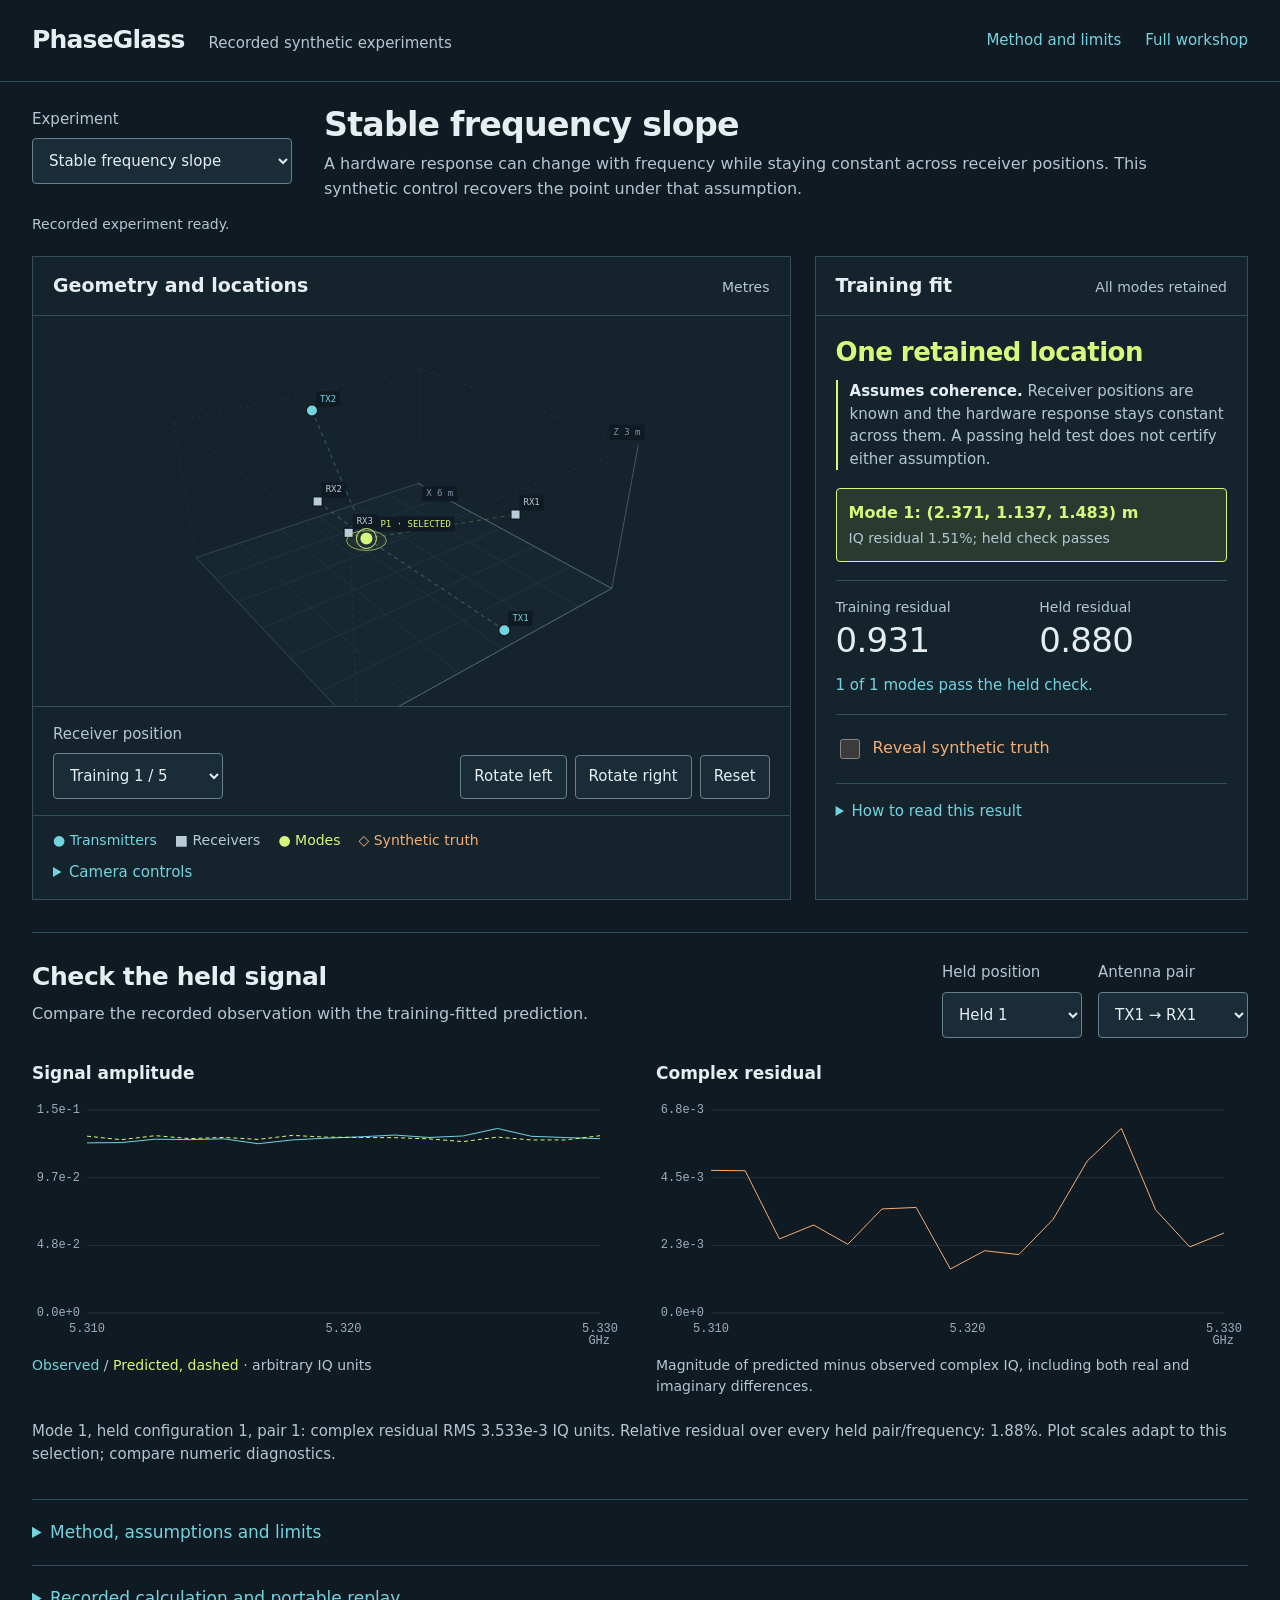
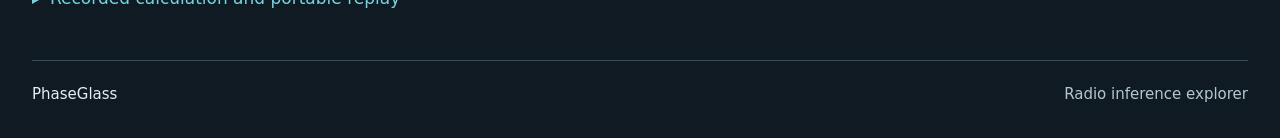
==== commit b0223cf2: "Clarify project presentation and preserve technical evidence" ====
--- a/docs/demo/index.html
+++ b/docs/demo/index.html
@@ -1,13 +1,59 @@
 <!doctype html>
-<html lang="en"><head><meta charset="utf-8"><meta name="viewport" content="width=device-width,initial-scale=1"><meta name="description" content="Three original simulated radio experiments: coherent recovery, exact counterfeit, and unresolved mirror modes. Frozen Python calculations, no installation needed."><title>Caustryn · Question the answer</title><link rel="stylesheet" href="style.css?v=7c5f16d77b"></head>
-<body><a class="skip" href="#case-select">Skip to recorded experiments</a><header><a class="brand" href="https://github.com/nazeeh111/Caustryn">CAUSTRYN <span>COHERENT LAB</span></a><nav aria-label="Project"><a href="https://github.com/nazeeh111/Caustryn/tree/v0.2.0">Full workshop</a><a href="https://github.com/nazeeh111/Caustryn/releases/tag/v0.2.0">Release 0.2.0</a></nav></header>
-<main><section class="intro"><div class="intro-title"><div class="eyebrow">THREE RECORDED EXPERIMENTS / NO INSTALLATION</div><h1>Move the receiver.<br><span>Question the answer.</span></h1></div><div class="intro-context"><p>Unknown radio hardware response can hide a point’s location. Moving the receiver can help separate them. A convincing fit can still be wrong.</p><div class="recorded">READ-ONLY DEMONSTRATION · ACTUAL FROZEN PYTHON OUTPUT · ORIGINAL SIMULATION</div></div></section>
+<html lang="en">
+<head>
+  <meta charset="utf-8">
+  <meta name="viewport" content="width=device-width,initial-scale=1">
+  <meta name="description" content="Explore three recorded synthetic radio experiments. Inspect compatible locations, held-position predictions and the assumptions behind them.">
+  <title>PhaseGlass · Recorded radio experiments</title>
+  <link rel="stylesheet" href="style.css">
+</head>
+<body>
+  <a class="skip" href="#case-select">Skip to experiments</a>
+  <header class="app-header">
+    <div class="identity"><a class="brand" href="https://github.com/nazeeh111/Caustryn">PhaseGlass</a><span>Recorded synthetic experiments</span></div>
+    <nav aria-label="Project"><a href="#method">Method and limits</a><a href="https://github.com/nazeeh111/Caustryn/tree/v0.2.0">Full workshop</a></nav>
+  </header>
+  <main>
+    <section class="case-bar" aria-label="Choose an experiment">
+      <label class="case-choice" for="case-select">Experiment<select id="case-select" disabled><option>Loading experiments…</option></select></label>
+      <div class="case-context"><h1 id="case-title">Explore the possible locations</h1><p id="case-description">Inspect a saved receiver sweep, its compatible locations and its held-position prediction.</p></div>
+    </section>
+    <p id="load-status" class="status" role="status" aria-live="polite">Loading saved experiment…</p>
 
-<section class="case-bar"><label for="case-select">EXPERIMENT<select id="case-select" disabled><option>Loading recorded calculations…</option></select></label><div><h2 id="case-title">Loading</h2><p id="case-description">Three original synthetic cases are loaded from local files.</p></div><a id="replay-download" class="download" aria-disabled="true">Download portable replay ↗</a></section>
-<p id="load-status" class="status" role="status" aria-live="polite">Loading recorded calculations. This page does not run the solver.</p>
-<section class="workspace" aria-label="Recorded calculation explorer"><div class="scene-panel"><div class="panel-top"><h2>Known geometry &amp; found modes</h2><span>METRES / NOMINAL SIMULATION</span></div><canvas id="scene" tabindex="0" role="img" aria-label="Interactive three-dimensional antenna and candidate geometry"></canvas><div class="scene-tools"><label for="pose-select">Receiver configuration<select id="pose-select" disabled></select></label><div class="camera"><button id="turn-left" aria-label="Rotate camera left">← Rotate</button><button id="turn-right" aria-label="Rotate camera right">Rotate →</button><button id="reset-camera">Reset</button></div></div><p class="micro">Drag or use arrow keys to orbit. + / − to zoom. Home to reset. Selecting a configuration changes the view, not the fit.</p><div class="legend"><span class="tx">● Transmitters</span><span class="rx">■ Receivers</span><span class="mode">● Found modes</span><span class="truth">◇ Truth, when revealed</span></div></div>
-<aside class="evidence-panel"><div class="panel-top"><h2>Training-only fit</h2><span>RECORDED</span></div><div class="evidence-body"><p id="fit-summary" class="fit-summary"></p><p id="fit-policy" class="micro"></p><div id="mode-buttons" class="modes" aria-label="Retained candidate modes"></div><div class="metric-grid"><div><span>TRAINING RESIDUAL</span><strong id="train-metric">—</strong></div><div><span>HELD RESIDUAL</span><strong id="held-metric">—</strong></div></div><p class="micro">Reduced residuals are recorded model diagnostics, not confidence probabilities. All retained modes remain visible.</p><div class="truth-box"><label><input type="checkbox" id="reveal-truth" disabled> Reveal synthetic generator truth</label><div id="truth-evaluation" aria-live="polite" hidden></div></div><p id="held-summary" class="held-summary"></p><p class="micro">Held IQ was not used to refit location or gain, or to choose a mode.</p></div></aside></section>
-<aside class="assumption"><strong>Coherence is an assumption.</strong> Known receiver positions and a response that stays constant across positions are trusted inputs. Passing a held-position test does not certify those assumptions.</aside>
-<section class="signal-panel"><div class="panel-top"><h2>Held signal: prediction versus observation</h2><span>FROZEN COMPLEX IQ</span></div><div class="signal-controls"><label for="held-select">Held configuration<select id="held-select" disabled></select></label><label for="pair-select">Hardware pair<select id="pair-select" disabled></select></label></div><div class="plots"><div><h3>Signal amplitude</h3><canvas id="amplitude" role="img" aria-label="Recorded observed and predicted signal amplitude"></canvas><p><span class="tx">Observed</span> / <span class="mode">Predicted, dashed</span> · arbitrary IQ units</p></div><div><h3>Complex residual</h3><canvas id="residual" role="img" aria-label="Recorded prediction error magnitude across frequencies"></canvas><p>Size of predicted minus observed complex IQ. Both real and imaginary differences are included.</p></div></div><p id="signal-summary" class="micro"></p></section>
-<section class="records"><details><summary>Inspect the frozen calculation and input identities</summary><p>This is a saved call to the actual Python <code>evaluate_sweep(training, validation)</code>. The optional truth is separate context and was never supplied to inference. Download the portable ZIP to recompute with its source and locked dependencies.</p><div id="identities"></div><a id="raw-download">Open this exact recorded JSON ↗</a><pre id="record"></pre></details></section>
-<footer><strong>Limits remain part of the result.</strong> Original simulated single-point scattering with exact known antenna geometry. No hardware sensing, device precision, room reconstruction, exhaustive solution coverage, or global uniqueness is established. Stable response and known receiver positions are assumed. This browser only explores recorded data; it does not fit new inputs. Use the full local workshop for editing and recomputation.<p>Original MIT application and visualization. No external code, accounts, telemetry, or browser inference API.</p></footer></main><script type="module" src="app.js"></script></body></html>
+    <section class="workspace" aria-label="Recorded calculation explorer">
+      <section class="scene-panel" aria-labelledby="geometry-heading">
+        <div class="panel-top"><h2 id="geometry-heading">Geometry and locations</h2><span>Metres</span></div>
+        <canvas id="scene" tabindex="0" role="img" aria-label="Interactive three-dimensional antenna and candidate geometry"></canvas>
+        <div class="scene-tools"><label for="pose-select">Receiver position<select id="pose-select" disabled></select></label><div class="camera"><button id="turn-left" aria-label="Rotate camera left">Rotate left</button><button id="turn-right" aria-label="Rotate camera right">Rotate right</button><button id="reset-camera">Reset</button></div></div>
+        <div class="scene-key"><div class="legend" aria-label="Geometry key"><span class="tx">● Transmitters</span><span class="rx">■ Receivers</span><span class="mode">● Modes</span><span class="truth">◇ Synthetic truth</span></div><details class="camera-help"><summary>Camera controls</summary><p>Drag or use arrow keys to orbit. Use + / − to zoom, or Home to reset. Selecting a receiver position changes the view, not the fit.</p></details></div>
+      </section>
+
+      <aside class="evidence-panel" aria-labelledby="result-heading">
+        <div class="panel-top"><h2 id="result-heading">Training fit</h2><span>All modes retained</span></div>
+        <div class="evidence-body">
+          <p id="fit-summary" class="fit-summary"></p>
+          <p class="assumption"><strong>Assumes coherence.</strong> Receiver positions are known and the hardware response stays constant across them. A passing held test does not certify either assumption.</p>
+          <div id="mode-buttons" class="modes" aria-label="Retained candidate modes"></div>
+          <div class="metric-grid"><div><span>Training residual</span><strong id="train-metric">—</strong></div><div><span>Held residual</span><strong id="held-metric">—</strong></div></div>
+          <p id="held-summary" class="held-summary"></p>
+          <div class="truth-box"><label><input type="checkbox" id="reveal-truth" disabled> Reveal synthetic truth</label><div id="truth-evaluation" aria-live="polite" hidden></div></div>
+          <details class="fit-details"><summary>How to read this result</summary><p id="fit-policy"></p><p>Reduced residuals are recorded model diagnostics, not confidence probabilities. Every retained mode remains available.</p><p>Held IQ was not used to refit location or gain, or to choose a mode. The selected mode changes the displayed evidence only.</p></details>
+        </div>
+      </aside>
+    </section>
+
+    <section class="signal-panel" aria-labelledby="signal-heading">
+      <div class="signal-heading"><div><h2 id="signal-heading">Check the held signal</h2><p>Compare the recorded observation with the training-fitted prediction.</p></div><div class="signal-controls"><label for="held-select">Held position<select id="held-select" disabled></select></label><label for="pair-select">Antenna pair<select id="pair-select" disabled></select></label></div></div>
+      <div class="plots"><div><h3>Signal amplitude</h3><canvas id="amplitude" role="img" aria-label="Recorded observed and predicted signal amplitude"></canvas><p><span class="tx">Observed</span> / <span class="mode">Predicted, dashed</span> · arbitrary IQ units</p></div><div><h3>Complex residual</h3><canvas id="residual" role="img" aria-label="Recorded prediction error magnitude across frequencies"></canvas><p>Magnitude of predicted minus observed complex IQ, including both real and imaginary differences.</p></div></div>
+      <p id="signal-summary" class="signal-summary"></p>
+    </section>
+
+    <section class="records" aria-label="Method and provenance">
+      <details id="method"><summary>Method, assumptions and limits</summary><div class="method-content"><h2>What is recorded</h2><p>These are saved calls to the actual Python <code>evaluate_sweep(training, validation)</code>, using original simulated single-point scattering and exact antenna geometry. The optional generator truth is separate context and was never supplied to inference.</p><h2>What a passing result means</h2><p>Stable hardware response and known receiver positions are trusted inputs. Passing a held-position test does not establish those assumptions. The search is finite: neither exhaustive solution coverage nor global uniqueness is established.</p><h2>What this viewer can do</h2><p>Camera, receiver position, retained mode and signal selection change the view of frozen data. This page does not fit new inputs. Use the full local workshop for editing and recomputation.</p><h2>What remains untested</h2><p>No hardware sensing, device precision or room reconstruction is established by these simulations. Small distances from synthetic truth are not measured device accuracy.</p><p>Original MIT application and visualization. No external code, accounts, telemetry or browser inference API. <a href="https://github.com/nazeeh111/Caustryn/releases/tag/v0.2.0">Release 0.2.0 and source</a>.</p></div></details>
+      <details><summary>Recorded calculation and portable replay</summary><p>Inspect the exact saved output and input identity, or download the portable replay to recompute with its source and locked dependencies.</p><div class="record-actions"><a id="raw-download">Open recorded JSON</a><a id="replay-download" class="download" aria-disabled="true">Download portable replay</a></div><div id="identities"></div><pre id="record"></pre></details>
+    </section>
+    <footer>PhaseGlass <span>Radio inference explorer</span></footer>
+  </main>
+  <script type="module" src="app.js"></script>
+</body>
+</html>
--- a/docs/demo/style.css
+++ b/docs/demo/style.css
@@ -1,8 +1,167 @@
-/* Original Phaseglass recorded demonstration. MIT. */
-:root{color-scheme:dark;--bg:#101a22;--panel:#14232c;--line:#314855;--text:#d7e4eb;--muted:#9bb0bd;--cyan:#73d4df;--lime:#d6f87b;--orange:#f5ad75}*{box-sizing:border-box}body{margin:0;background:var(--bg);color:var(--text);font:14px/1.65 system-ui,-apple-system,BlinkMacSystemFont,"Segoe UI",sans-serif}header,main{max-width:1360px;margin:auto}header{padding:20px 36px;border-bottom:1px solid var(--line);display:flex;justify-content:space-between;gap:24px}.brand{text-decoration:none;font-weight:800;letter-spacing:3px;color:var(--text)}.brand span{font-size:10px;color:var(--muted);letter-spacing:1.7px;margin-left:14px}nav{display:flex;gap:24px}a{color:var(--cyan)}nav a{text-decoration:none;font-size:12px}a:hover{text-decoration:underline}main{padding:26px 36px}.eyebrow,.recorded{font:10px/1.6 ui-monospace,SFMono-Regular,Consolas,monospace;letter-spacing:1.7px;color:var(--muted)}h1{font-size:clamp(30px,3.2vw,42px);line-height:1.12;letter-spacing:-1.4px;margin:12px 0 0}h1 span{color:var(--lime)}.intro{display:grid;grid-template-columns:1fr 1fr;gap:42px;align-items:end}.intro-context p{max-width:610px;font-size:13px;line-height:1.75;color:var(--muted);margin:0 0 14px}.recorded{color:var(--cyan);letter-spacing:1px}.assumption{margin:22px 0;padding:16px 20px;border:1px solid #54623d;background:#202d23;color:#cbd8b8}.assumption strong{color:var(--lime)}.case-bar{display:flex;align-items:center;gap:24px;margin:24px 0 8px;padding:16px 20px;background:var(--panel);border:1px solid var(--line)}label{display:block;font-size:11px;color:var(--muted);letter-spacing:.4px}select{display:block;background:#101b24;color:var(--text);border:1px solid #4b6574;padding:10px;margin-top:7px;max-width:100%;font:13px system-ui;min-height:42px}.case-bar>label{flex:0 0 240px}.case-bar>div{flex:1}.case-bar h2{font-size:17px;margin:0 0 4px}.case-bar p{margin:0;color:var(--muted);font-size:12px}.download{font-size:12px;color:var(--lime);border:1px solid #6c7e50;padding:12px;white-space:nowrap;text-decoration:none}.download[aria-disabled=true]{opacity:.45;pointer-events:none}.status{font-size:11px;color:var(--muted);min-height:20px;margin:10px 0 20px}.workspace{display:grid;grid-template-columns:minmax(0,1.8fr) minmax(280px,1fr);gap:20px}.scene-panel,.evidence-panel,.signal-panel{border:1px solid var(--line);background:var(--panel);min-width:0}.panel-top{padding:17px 20px;border-bottom:1px solid var(--line);display:flex;justify-content:space-between;gap:14px;align-items:center}.panel-top h2{font-size:13px;margin:0}.panel-top span{font:9px ui-monospace,monospace;letter-spacing:1px;color:var(--muted)}#scene{display:block;width:100%;height:440px;touch-action:none}.scene-tools{padding:15px 20px;border-top:1px solid var(--line);display:flex;align-items:flex-end;gap:18px;justify-content:space-between}.camera{display:flex;flex-wrap:wrap;gap:6px}button{min-height:40px;border:1px solid #526774;background:#1b2d38;color:var(--text);padding:9px 12px;font:12px system-ui;cursor:pointer}button:hover{border-color:var(--cyan)}:focus-visible{outline:2px solid var(--cyan);outline-offset:4px}.micro{color:var(--muted);font-size:11px;line-height:1.7}.scene-panel>.micro{padding:0 20px;margin:6px 0}.legend{display:flex;flex-wrap:wrap;gap:17px;padding:13px 20px;font-size:10px}.tx{color:var(--cyan)}.rx{color:#b7cbd8}.mode{color:var(--lime)}.truth{color:var(--orange)}.evidence-body{padding:19px}.fit-summary{font-size:16px;margin:0 0 7px;color:var(--lime)}.modes{margin:15px 0}.modes button{display:block;width:100%;text-align:left;margin:8px 0;padding:13px;line-height:1.6;white-space:normal}.modes button[aria-pressed=true]{background:#293b30;border-color:var(--lime)}.modes strong{display:block;color:var(--lime)}.modes small{color:var(--muted)}.metric-grid{display:grid;grid-template-columns:1fr 1fr;gap:14px;padding:15px 0;border-top:1px solid var(--line);border-bottom:1px solid var(--line)}.metric-grid span{font:9px ui-monospace,monospace;color:var(--muted)}.metric-grid strong{display:block;font-size:25px;font-weight:500}.truth-box{padding:15px 0;border-top:1px solid var(--line);border-bottom:1px solid var(--line)}.truth-box label{color:var(--orange);font-size:12px;display:flex;gap:9px;align-items:center}.truth-box input{width:18px;height:18px;accent-color:var(--orange)}#truth-evaluation{font-size:12px;color:var(--orange);margin-top:12px}#truth-evaluation strong{font-size:20px;display:block}.held-summary{color:var(--cyan);font-size:12px;margin-bottom:4px}.signal-panel{margin-top:22px}.signal-controls{display:flex;gap:20px;padding:16px 22px}.plots{display:grid;grid-template-columns:1fr 1fr;gap:24px;padding:0 22px}.plots h3{font-size:12px;font-weight:500;color:var(--muted);margin-bottom:0}.plots canvas{width:100%;height:230px;display:block}.plots p{font-size:10px;color:var(--muted);margin:0 0 16px}.signal-panel>.micro{padding:0 22px 10px}.records{margin-top:22px}details{border:1px solid var(--line);padding:18px 22px}summary{cursor:pointer;color:var(--cyan);font-size:13px}details p{font-size:12px;color:var(--muted);max-width:950px}pre{max-height:420px;overflow:auto;font:10px/1.6 ui-monospace,monospace;white-space:pre-wrap;overflow-wrap:anywhere;background:#0d161e;padding:15px}#identities{font:10px/1.7 ui-monospace,monospace;overflow-wrap:anywhere;color:var(--muted);margin:12px 0}footer{margin-top:32px;padding:22px;border-top:1px solid var(--line);color:var(--muted);font-size:12px;max-width:1100px}footer strong{color:var(--text)}footer p{font-size:10px}button:disabled,select:disabled{opacity:.55;cursor:default}@media(max-width:1050px){.case-bar{flex-wrap:wrap}.case-bar>div{min-width:260px}.workspace{grid-template-columns:minmax(0,1.35fr) minmax(280px,1fr)}.scene-tools{flex-wrap:wrap}}@media(max-width:820px){header{padding:20px}.brand span{display:none}main{padding:32px 20px}.workspace{grid-template-columns:1fr}.plots{grid-template-columns:1fr;gap:0}#scene{height:380px}.panel-top span{font-size:8px}.case-bar{gap:15px}.case-bar>label{flex-basis:100%}.case-bar>label select{width:100%}h1{letter-spacing:-1.7px}.signal-controls{flex-wrap:wrap;gap:12px}}@media(max-width:470px){nav{gap:12px;font-size:10px}header{gap:14px}.brand{font-size:12px;letter-spacing:2px}main{padding:28px 14px}.case-bar,.assumption{padding:16px}.case-bar>div{min-width:0;flex-basis:100%}.scene-tools,.panel-top{padding:13px}.panel-top{flex-wrap:wrap;gap:4px}#scene{height:320px}.legend{gap:12px;padding:12px}.evidence-body{padding:15px}.plots{padding:0 14px}.signal-controls{padding:14px}.plots canvas{height:210px}.signal-panel>.micro{padding:0 14px 10px}.recorded{font-size:9px;letter-spacing:.4px}}
-
-.skip{position:fixed;top:-100px;left:12px;z-index:10;background:var(--lime);color:var(--bg);padding:12px;font-weight:600}.skip:focus{top:12px}#case-select{scroll-margin-top:24px}
-
-@media(max-width:820px){.intro{grid-template-columns:1fr;gap:14px}.intro-context p{font-size:13px;margin-bottom:10px}main{padding-top:22px}.recorded{font-size:9px}.case-bar{margin-top:18px}.intro h1{font-size:30px;letter-spacing:-1px}}
-@media(max-width:470px){header{padding:16px 14px}.intro .eyebrow{font-size:9px;letter-spacing:.8px}.intro h1{font-size:29px}.intro-context p{font-size:13px}.case-bar{padding:14px}.case-bar h2{font-size:15px}.case-bar p{font-size:12px}.status{font-size:11px}.assumption{font-size:12px}}
-@media(prefers-reduced-motion:reduce){*{scroll-behavior:auto}}
+/* PhaseGlass recorded instrument redesign; real geometry and diagnostics lead. */
+/* Critique: consolidate repeated labels; keep assumptions next to the result. */
+:root {
+  color-scheme: dark;
+  --bg: #101a22;
+  --panel: #14232c;
+  --control: #192c37;
+  --selected: #293b30;
+  --line: #354e5c;
+  --line-strong: #68818e;
+  --text: #e6eef2;
+  --secondary: #b4c7d1;
+  --cyan: #73d4df;
+  --lime: #d6f87b;
+  --orange: #f5ad75;
+  --receiver: #b7cbd8;
+  --code: #0d161e;
+  --body: system-ui, -apple-system, BlinkMacSystemFont, "Segoe UI", sans-serif;
+  --mono: ui-monospace, SFMono-Regular, Consolas, monospace;
+}
+* { box-sizing: border-box; }
+html, body { overflow-x: clip; }
+body { margin: 0; background: var(--bg); color: var(--text); font: 16px/1.55 var(--body); }
+button, select, input { font: inherit; }
+button, select, a, summary { -webkit-tap-highlight-color: transparent; }
+a { color: var(--cyan); text-underline-offset: 4px; }
+a:hover { color: var(--text); }
+:focus-visible { outline: 3px solid var(--cyan); outline-offset: 4px; }
+.skip { position: fixed; top: -100px; left: 16px; z-index: 10; padding: 12px 18px; background: var(--lime); color: var(--bg); font-weight: 650; }
+.skip:focus { top: 12px; }
+.app-header, main { width: 100%; max-width: 1440px; margin-inline: auto; }
+.app-header { min-height: 82px; padding: 20px 32px; display: flex; align-items: center; justify-content: space-between; gap: 24px; border-bottom: 1px solid var(--line); }
+.identity { display: flex; align-items: baseline; gap: 24px; min-width: 0; }
+.brand { color: var(--text); font-size: 25px; line-height: 1.2; font-weight: 750; letter-spacing: -.8px; text-decoration: none; }
+.identity span { color: var(--secondary); font-size: 15px; }
+nav { display: flex; align-items: center; flex-wrap: wrap; gap: 24px; }
+nav a { font-size: 15px; text-decoration: none; }
+main { padding: 24px 32px 32px; }
+h1, h2, h3 { min-width: 0; overflow-wrap: break-word; }
+h1 { margin: 0 0 8px; font-size: clamp(25px, 2.6vw, 34px); font-weight: 650; letter-spacing: -.8px; line-height: 1.15; }
+h2 { font-size: 19px; line-height: 1.3; font-weight: 630; margin: 0; }
+h3 { font-size: 17px; line-height: 1.35; font-weight: 550; margin: 0 0 10px; }
+p { margin: 0 0 16px; }
+.case-bar { display: grid; grid-template-columns: minmax(220px, 260px) minmax(0, 1fr); align-items: center; gap: 32px; }
+label { display: block; font-size: 15px; color: var(--secondary); }
+select { display: block; width: 100%; max-width: 100%; min-height: 46px; padding: 10px 34px 10px 12px; margin-top: 7px; border: 1px solid var(--line-strong); border-radius: 4px; background: var(--control); color: var(--text); cursor: pointer; }
+select:hover:not(:disabled) { border-color: var(--cyan); }
+.case-choice { align-self: start; padding-top: 2px; }
+.case-context p { margin: 0; max-width: 900px; font-size: 16px; color: var(--secondary); }
+.status { min-height: 22px; margin: 12px 0 20px; font-size: 14px; color: var(--secondary); }
+.workspace { display: grid; grid-template-columns: minmax(0, 1.75fr) minmax(340px, 1fr); align-items: stretch; gap: 24px; }
+.scene-panel, .evidence-panel { min-width: 0; border: 1px solid var(--line); background: var(--panel); }
+.scene-panel { display: flex; flex-direction: column; }
+.panel-top { min-height: 58px; padding: 16px 20px; border-bottom: 1px solid var(--line); display: flex; align-items: baseline; justify-content: space-between; gap: 16px; }
+.panel-top span { color: var(--secondary); font-size: 14px; }
+#scene { display: block; width: 100%; height: 390px; flex: 1 0 390px; min-height: 0; touch-action: none; }
+.scene-tools { display: flex; align-items: flex-end; justify-content: space-between; gap: 16px; padding: 16px 20px; border-top: 1px solid var(--line); }
+.scene-tools label { min-width: 170px; }
+.camera { display: flex; flex-wrap: wrap; gap: 8px; }
+button { min-height: 44px; padding: 9px 13px; border: 1px solid var(--line-strong); border-radius: 4px; background: var(--control); color: var(--text); font-size: 15px; cursor: pointer; }
+button:hover:not(:disabled) { border-color: var(--cyan); }
+button:active:not(:disabled) { background: var(--bg); }
+.scene-key { border-top: 1px solid var(--line); padding: 14px 20px; }
+.legend { display: flex; flex-wrap: wrap; gap: 10px 18px; font-size: 14px; }
+.tx { color: var(--cyan); }
+.rx { color: var(--receiver); }
+.mode { color: var(--lime); }
+.truth { color: var(--orange); }
+.camera-help { margin-top: 10px; }
+.camera-help p { margin: 12px 0 0; color: var(--secondary); font-size: 15px; }
+.evidence-body { padding: 20px; }
+.fit-summary { color: var(--lime); font-size: 26px; line-height: 1.25; letter-spacing: -.5px; font-weight: 550; margin: 0 0 12px; }
+.assumption { margin: 0 0 18px; padding-left: 12px; border-left: 2px solid var(--lime); color: var(--secondary); font-size: 15px; line-height: 1.5; }
+.assumption strong { color: var(--text); font-weight: 550; }
+.modes { display: grid; gap: 10px; margin: 0 0 18px; }
+.modes button { width: 100%; text-align: left; padding: 12px; white-space: normal; line-height: 1.45; }
+.modes button[aria-pressed="true"] { background: var(--selected); border-color: var(--lime); }
+.modes strong { display: block; color: var(--lime); font-size: 16px; font-weight: 600; overflow-wrap: anywhere; }
+.modes small { display: block; color: var(--secondary); font-size: 14px; margin-top: 4px; }
+.metric-grid { display: grid; grid-template-columns: minmax(0, 1fr) minmax(0, 1fr); gap: 16px; padding: 16px 0 12px; border-top: 1px solid var(--line); }
+.metric-grid span { display: block; color: var(--secondary); font-size: 14px; }
+.metric-grid strong { display: block; font-size: 34px; font-weight: 500; line-height: 1.3; letter-spacing: -.7px; font-variant-numeric: tabular-nums; }
+.held-summary { color: var(--cyan); font-size: 15px; margin: 0 0 16px; }
+.truth-box { border-top: 1px solid var(--line); border-bottom: 1px solid var(--line); padding: 12px 0; }
+.truth-box label { display: flex; align-items: center; gap: 10px; min-height: 44px; color: var(--orange); font-size: 16px; cursor: pointer; }
+.truth-box input { width: 20px; height: 20px; flex: 0 0 auto; accent-color: var(--orange); }
+#truth-evaluation { color: var(--orange); margin: 12px 0 8px; font-size: 16px; }
+#truth-evaluation strong { display: block; font-size: 26px; line-height: 1.3; font-weight: 550; margin-bottom: 12px; font-variant-numeric: tabular-nums; }
+#truth-evaluation p { color: var(--text); margin: 0; }
+.fit-details { padding-top: 16px; }
+summary { color: var(--cyan); cursor: pointer; font-size: 15px; line-height: 1.5; min-height: 24px; }
+summary:hover { color: var(--text); }
+.fit-details p { margin: 14px 0 0; color: var(--secondary); font-size: 15px; }
+.signal-panel { margin-top: 32px; border-top: 1px solid var(--line); padding-top: 28px; }
+.signal-heading { display: flex; justify-content: space-between; align-items: flex-start; gap: 24px; margin-bottom: 24px; }
+.signal-heading h2 { font-size: 25px; letter-spacing: -.4px; margin: 0 0 8px; }
+.signal-heading p { color: var(--secondary); margin: 0; max-width: 660px; }
+.signal-controls { display: flex; gap: 16px; flex-shrink: 0; }
+.signal-controls label { min-width: 140px; }
+.plots { display: grid; grid-template-columns: minmax(0, 1fr) minmax(0, 1fr); gap: 32px; }
+.plots > div { min-width: 0; }
+.plots canvas { width: 100%; height: 250px; display: block; }
+.plots p { color: var(--secondary); font-size: 14px; margin: 10px 0 0; }
+.signal-summary { color: var(--secondary); font-size: 15px; margin: 22px 0 0; }
+.records { margin-top: 32px; }
+.records > details { padding: 20px 0; border-top: 1px solid var(--line); scroll-margin-top: 20px; }
+.records > details > summary { font-size: 17px; }
+.records p { max-width: 960px; margin: 18px 0 0; color: var(--secondary); font-size: 16px; }
+.method-content { max-width: 960px; padding: 4px 0 8px; }
+.method-content h2 { margin-top: 26px; font-size: 19px; }
+.method-content p { margin-top: 10px; }
+.record-actions { display: flex; align-items: center; flex-wrap: wrap; gap: 24px; margin: 20px 0; }
+.download { display: inline-block; border: 1px solid var(--line-strong); border-radius: 4px; padding: 10px 14px; min-height: 44px; text-decoration: none; }
+.download[aria-disabled="true"] { opacity: .5; pointer-events: none; }
+#identities { font: 14px/1.7 var(--mono); overflow-wrap: anywhere; white-space: pre-line; color: var(--secondary); margin: 16px 0; }
+code, pre { font-family: var(--mono); }
+pre { max-height: 480px; overflow: auto; font-size: 14px; line-height: 1.6; white-space: pre-wrap; overflow-wrap: anywhere; padding: 20px; background: var(--code); }
+footer { display: flex; justify-content: space-between; gap: 24px; padding-top: 22px; margin-top: 28px; border-top: 1px solid var(--line); color: var(--text); font-size: 15px; }
+footer span { color: var(--secondary); }
+button:disabled, select:disabled { opacity: .55; cursor: default; }
+@media (max-width: 1120px) {
+  .identity { gap: 16px; }
+  .workspace { grid-template-columns: minmax(0, 1.5fr) minmax(330px, 1fr); }
+  .scene-tools { flex-wrap: wrap; }
+  .signal-heading { flex-wrap: wrap; }
+}
+@media (max-width: 850px) {
+  .app-header { padding: 20px 24px; }
+  .identity { align-items: flex-start; flex-direction: column; gap: 5px; }
+  nav { gap: 16px; }
+  main { padding: 24px; }
+  .case-bar { grid-template-columns: minmax(0, 1fr); gap: 20px; }
+  .case-choice { max-width: 360px; }
+  .workspace { grid-template-columns: minmax(0, 1fr); gap: 20px; }
+  .case-context h1 { font-size: 30px; }
+  #scene { flex-basis: 380px; height: 380px; }
+  .evidence-body { padding: 20px; }
+  .plots { grid-template-columns: minmax(0, 1fr); gap: 28px; }
+}
+@media (max-width: 520px) {
+  .app-header { padding: 18px; flex-direction: column; align-items: flex-start; gap: 16px; }
+  .identity { gap: 6px; }
+  .identity span { font-size: 14px; }
+  nav { gap: 24px; }
+  main { padding: 22px 18px 28px; }
+  .case-choice { max-width: none; }
+  .case-context h1 { font-size: 28px; }
+  .status { margin-bottom: 16px; }
+  .panel-top { align-items: flex-start; flex-wrap: wrap; gap: 6px; padding: 15px 16px; }
+  .panel-top h2 { font-size: 18px; }
+  #scene { flex-basis: 310px; height: 310px; }
+  .scene-tools, .scene-key { padding: 16px; }
+  .scene-tools label { width: 100%; }
+  .camera { width: 100%; }
+  .camera button { flex: 1 1 auto; padding-inline: 10px; }
+  .legend { gap: 8px 14px; }
+  .evidence-body { padding: 18px 16px; }
+  .fit-summary { font-size: 25px; }
+  .metric-grid strong { font-size: 32px; }
+  .signal-panel { margin-top: 28px; padding-top: 24px; }
+  .signal-controls { display: grid; grid-template-columns: minmax(0, 1fr) minmax(0, 1fr); width: 100%; gap: 12px; }
+  .signal-controls label { min-width: 0; }
+  .plots canvas { height: 230px; }
+  .record-actions { align-items: flex-start; flex-direction: column; gap: 16px; }
+  footer { flex-direction: column; gap: 4px; }
+}
+@media (prefers-reduced-motion: reduce) { * { scroll-behavior: auto; } }
